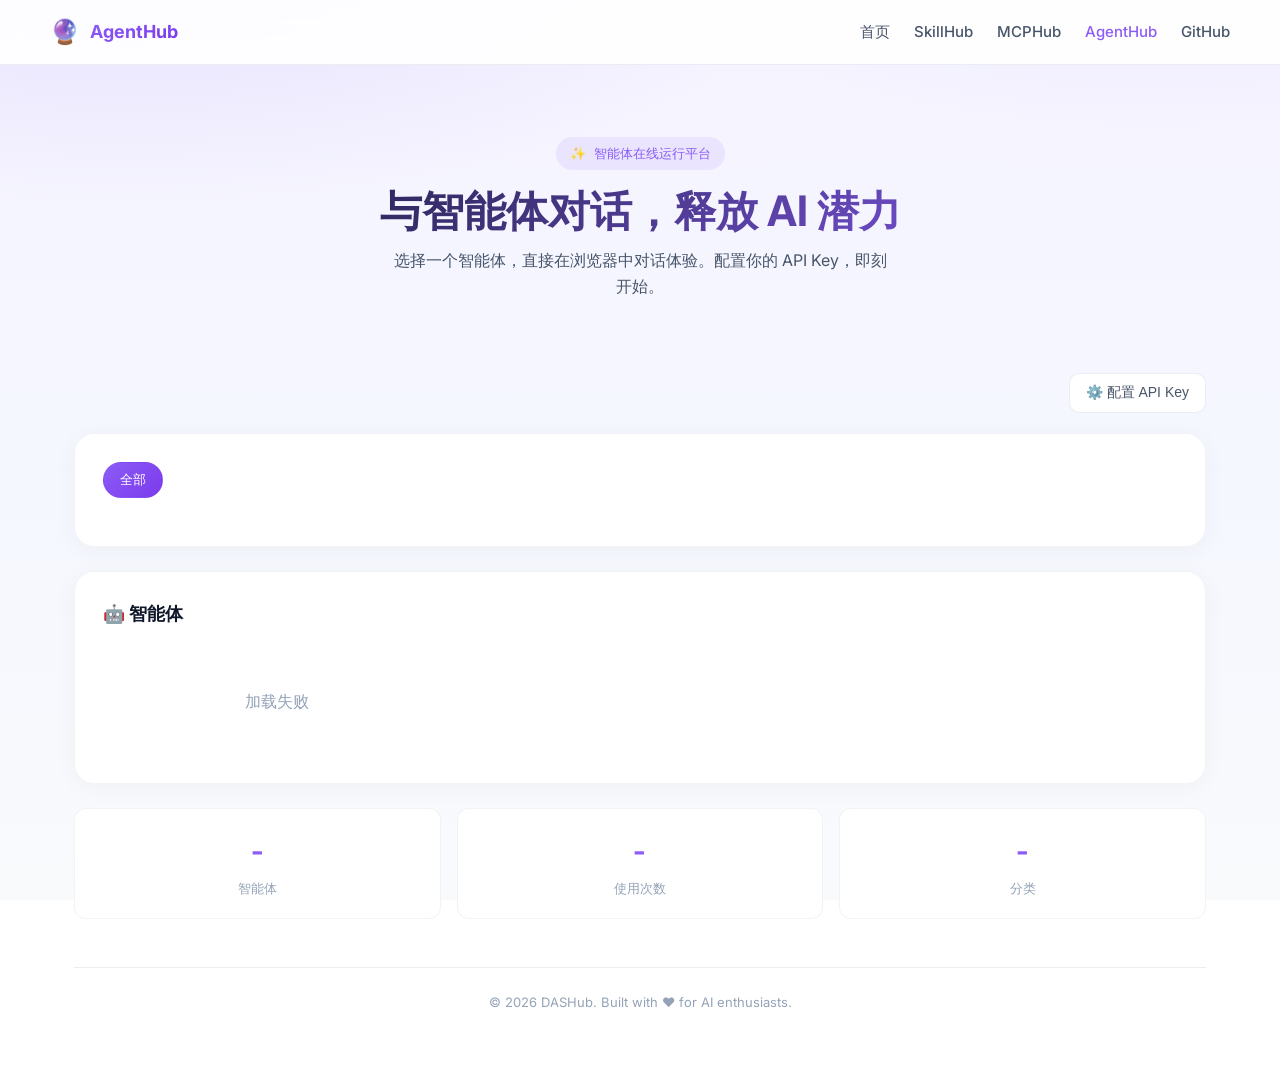
==== cmd/server/templates/agent.html @ 7ad84f86 "feat(agenthub): 提交代码，保存" ====
<!DOCTYPE html>
<html lang="zh-CN">
<head>
    <meta charset="UTF-8">
    <meta name="viewport" content="width=device-width, initial-scale=1.0">
    <title>AgentHub - 智能体在线运行平台</title>
    <link href="https://fonts.googleapis.com/css2?family=Inter:wght@400;500;600;700&display=swap" rel="stylesheet">
    <style>
        :root {
            --brand-1: #8b5cf6;
            --brand-2: #7c3aed;
            --brand-3: #6d28d9;
            --text-main: #0f172a;
            --text-secondary: #475569;
            --text-muted: #94a3b8;
            --surface: rgba(255, 255, 255, 0.88);
            --border-soft: rgba(148, 163, 184, 0.2);
            --gradient-1: linear-gradient(135deg, #8b5cf6 0%, #7c3aed 100%);
            --gradient-2: linear-gradient(135deg, #8b5cf6 0%, #a78bfa 50%, #7c3aed 100%);
        }

        * { margin: 0; padding: 0; box-sizing: border-box; }

        body {
            font-family: 'Inter', -apple-system, BlinkMacSystemFont, 'Segoe UI', Roboto, sans-serif;
            background: radial-gradient(1200px 500px at 10% -10%, rgba(139, 92, 246, 0.15), transparent 60%),
                        radial-gradient(900px 420px at 90% -12%, rgba(167, 139, 250, 0.12), transparent 58%),
                        linear-gradient(180deg, #f5f3ff 0%, #f5f7ff 50%, #f8fafc 100%);
            background-attachment: fixed;
            min-height: 100vh;
            color: var(--text-main);
            line-height: 1.6;
        }

        .navbar {
            position: sticky;
            top: 0;
            z-index: 100;
            background: rgba(255, 255, 255, 0.9);
            backdrop-filter: blur(12px);
            border-bottom: 1px solid var(--border-soft);
            padding: 0 24px;
        }

        .navbar-inner {
            max-width: 1180px;
            margin: 0 auto;
            display: flex;
            align-items: center;
            justify-content: space-between;
            height: 64px;
        }

        .navbar-brand {
            display: flex;
            align-items: center;
            gap: 10px;
            text-decoration: none;
            color: var(--text-main);
        }

        .navbar-brand span:first-child { font-size: 24px; }
        .navbar-brand strong {
            font-size: 18px;
            font-weight: 700;
            background: var(--gradient-1);
            -webkit-background-clip: text;
            -webkit-text-fill-color: transparent;
            background-clip: text;
        }

        .navbar-nav { display: flex; gap: 24px; }
        .navbar-nav a {
            text-decoration: none;
            color: var(--text-secondary);
            font-size: 15px;
            font-weight: 500;
            transition: color 0.2s;
        }
        .navbar-nav a:hover, .navbar-nav a.active { color: var(--brand-1); }

        .container {
            max-width: 1180px;
            margin: 0 auto;
            padding: 32px 24px 72px;
        }

        .hero-section {
            text-align: center;
            padding: 40px 0 50px;
            animation: fadeInUp 0.8s ease;
        }

        @keyframes fadeInUp {
            from { opacity: 0; transform: translateY(20px); }
            to { opacity: 1; transform: translateY(0); }
        }

        .hero-badge {
            display: inline-flex;
            align-items: center;
            gap: 8px;
            background: rgba(139, 92, 246, 0.1);
            color: var(--brand-1);
            padding: 6px 14px;
            border-radius: 999px;
            font-size: 13px;
            font-weight: 500;
            margin-bottom: 16px;
        }

        .hero-title {
            font-size: 42px;
            font-weight: 700;
            line-height: 1.2;
            margin-bottom: 12px;
            background: linear-gradient(135deg, var(--text-main) 0%, var(--brand-1) 100%);
            -webkit-background-clip: text;
            -webkit-text-fill-color: transparent;
            background-clip: text;
        }

        .hero-subtitle {
            font-size: 16px;
            color: var(--text-secondary);
            max-width: 500px;
            margin: 0 auto 24px;
        }

        .header-actions {
            display: flex;
            justify-content: flex-end;
            gap: 12px;
            margin-bottom: 20px;
        }

        .btn-key {
            display: flex;
            align-items: center;
            gap: 8px;
            padding: 10px 16px;
            background: white;
            border: 1px solid var(--border-soft);
            border-radius: 10px;
            font-size: 14px;
            font-weight: 500;
            color: var(--text-secondary);
            cursor: pointer;
            transition: all 0.2s ease;
        }

        .btn-key:hover {
            border-color: var(--brand-1);
            color: var(--brand-1);
        }

        .section {
            background: rgba(255, 255, 255, 0.95);
            border-radius: 20px;
            padding: 28px;
            margin-bottom: 24px;
            box-shadow: 0 4px 24px rgba(0, 0, 0, 0.04);
            border: 1px solid rgba(229, 231, 235, 0.5);
            backdrop-filter: blur(8px);
        }

        .section-title {
            font-size: 18px;
            font-weight: 700;
            margin-bottom: 20px;
            display: flex;
            align-items: center;
            gap: 8px;
        }

        .categories {
            display: flex;
            flex-wrap: wrap;
            gap: 8px;
            margin-bottom: 20px;
        }

        .category-btn {
            padding: 8px 16px;
            border-radius: 999px;
            border: 1px solid var(--border-soft);
            background: rgba(255, 255, 255, 0.9);
            font-size: 13px;
            font-weight: 500;
            color: var(--text-secondary);
            cursor: pointer;
            transition: all 0.2s ease;
        }

        .category-btn:hover {
            border-color: var(--brand-1);
            color: var(--brand-1);
        }

        .category-btn.active {
            background: var(--gradient-1);
            color: white;
            border-color: transparent;
        }

        .agent-grid {
            display: grid;
            grid-template-columns: repeat(3, 1fr);
            gap: 16px;
        }

        .agent-card {
            background: rgba(255, 255, 255, 0.9);
            border-radius: 14px;
            padding: 18px;
            border: 1px solid rgba(229, 231, 235, 0.5);
            transition: all 0.25s ease;
            position: relative;
            overflow: hidden;
            cursor: pointer;
        }

        .agent-card::before {
            content: '';
            position: absolute;
            top: 0;
            left: 0;
            right: 0;
            height: 3px;
            background: var(--gradient-2);
            opacity: 0;
            transition: opacity 0.25s ease;
        }

        .agent-card:hover {
            transform: translateY(-4px);
            box-shadow: 0 12px 28px rgba(139, 92, 246, 0.12);
            border-color: rgba(139, 92, 246, 0.25);
        }

        .agent-card:hover::before { opacity: 1; }

        .agent-header {
            display: flex;
            align-items: flex-start;
            gap: 12px;
            margin-bottom: 10px;
        }

        .agent-icon {
            width: 42px;
            height: 42px;
            border-radius: 12px;
            display: flex;
            align-items: center;
            justify-content: center;
            font-size: 20px;
            flex-shrink: 0;
            box-shadow: 0 4px 12px rgba(0, 0, 0, 0.1);
        }

        .agent-info { flex: 1; min-width: 0; }

        .agent-name {
            font-size: 15px;
            font-weight: 600;
            color: var(--text-main);
            margin-bottom: 2px;
            white-space: nowrap;
            overflow: hidden;
            text-overflow: ellipsis;
        }

        .agent-category { font-size: 12px; color: var(--text-muted); }

        .agent-badges { display: flex; gap: 4px; }

        .badge {
            padding: 2px 6px;
            border-radius: 4px;
            font-size: 10px;
            font-weight: 600;
        }

        .badge-verified {
            background: rgba(139, 92, 246, 0.1);
            color: var(--brand-1);
        }

        .agent-desc {
            font-size: 13px;
            color: var(--text-secondary);
            line-height: 1.5;
            margin-bottom: 12px;
            display: -webkit-box;
            -webkit-line-clamp: 2;
            -webkit-box-orient: vertical;
            overflow: hidden;
        }

        .agent-stats {
            display: flex;
            gap: 16px;
            margin-bottom: 12px;
            font-size: 12px;
            color: var(--text-muted);
        }

        .agent-stats span {
            display: flex;
            align-items: center;
            gap: 4px;
        }

        .btn-chat {
            width: 100%;
            padding: 10px;
            background: var(--gradient-1);
            color: white;
            border: none;
            border-radius: 8px;
            font-size: 14px;
            font-weight: 600;
            cursor: pointer;
            transition: all 0.2s ease;
        }

        .btn-chat:hover {
            transform: translateY(-2px);
            box-shadow: 0 6px 20px rgba(139, 92, 246, 0.3);
        }

        .stats-grid {
            display: grid;
            grid-template-columns: repeat(3, 1fr);
            gap: 16px;
            margin-top: 24px;
        }

        .stat-card {
            background: rgba(255, 255, 255, 0.9);
            border-radius: 12px;
            padding: 20px;
            text-align: center;
            border: 1px solid rgba(229, 231, 235, 0.5);
        }

        .stat-value {
            font-size: 28px;
            font-weight: 700;
            color: var(--brand-1);
            margin-bottom: 4px;
        }

        .stat-label { font-size: 13px; color: var(--text-muted); }

        .footer {
            margin-top: 48px;
            padding-top: 24px;
            border-top: 1px solid var(--border-soft);
            text-align: center;
            color: var(--text-muted);
            font-size: 13px;
        }

        /* Modal */
        .modal-overlay {
            position: fixed;
            top: 0; left: 0; right: 0; bottom: 0;
            background: rgba(0, 0, 0, 0.5);
            display: flex;
            align-items: center;
            justify-content: center;
            z-index: 1000;
            opacity: 0;
            visibility: hidden;
            transition: all 0.3s ease;
        }

        .modal-overlay.show { opacity: 1; visibility: visible; }

        .modal {
            background: white;
            border-radius: 20px;
            padding: 28px;
            max-width: 480px;
            width: 90%;
            transform: translateY(20px);
            transition: transform 0.3s ease;
        }

        .modal-overlay.show .modal { transform: translateY(0); }

        .modal-header {
            display: flex;
            justify-content: space-between;
            align-items: center;
            margin-bottom: 20px;
        }

        .modal-title { font-size: 18px; font-weight: 700; }

        .modal-close {
            width: 32px;
            height: 32px;
            border: none;
            background: rgba(0, 0, 0, 0.05);
            border-radius: 8px;
            cursor: pointer;
            font-size: 18px;
            color: var(--text-muted);
            transition: all 0.2s ease;
        }

        .modal-close:hover { background: rgba(0, 0, 0, 0.1); }

        .form-group {
            margin-bottom: 16px;
        }

        .form-group label {
            display: block;
            font-size: 13px;
            font-weight: 500;
            color: var(--text-secondary);
            margin-bottom: 6px;
        }

        .form-group input, .form-group select {
            width: 100%;
            padding: 10px 14px;
            border: 1px solid var(--border-soft);
            border-radius: 8px;
            font-size: 14px;
            transition: all 0.2s ease;
        }

        .form-group input:focus, .form-group select:focus {
            outline: none;
            border-color: var(--brand-1);
        }

        .btn-primary {
            width: 100%;
            padding: 12px 20px;
            background: var(--gradient-1);
            color: white;
            border: none;
            border-radius: 10px;
            font-size: 14px;
            font-weight: 600;
            cursor: pointer;
            transition: all 0.2s ease;
        }

        .btn-primary:hover {
            transform: translateY(-2px);
            box-shadow: 0 6px 20px rgba(139, 92, 246, 0.3);
        }

        .toast {
            position: fixed;
            bottom: 32px;
            left: 50%;
            transform: translateX(-50%) translateY(100px);
            background: rgba(15, 23, 42, 0.9);
            color: white;
            padding: 12px 24px;
            border-radius: 10px;
            font-size: 14px;
            font-weight: 500;
            box-shadow: 0 8px 24px rgba(0, 0, 0, 0.2);
            z-index: 1001;
            opacity: 0;
            transition: all 0.3s ease;
        }

        .toast.show {
            transform: translateX(-50%) translateY(0);
            opacity: 1;
        }

        .loading { text-align: center; padding: 40px; color: var(--text-muted); }

        @media (max-width: 1024px) {
            .agent-grid { grid-template-columns: repeat(2, 1fr); }
        }

        @media (max-width: 768px) {
            .hero-title { font-size: 32px; }
            .agent-grid { grid-template-columns: 1fr; }
        }
    </style>
</head>
<body>
    <nav class="navbar">
        <div class="navbar-inner">
            <a href="/agent" class="navbar-brand">
                <span>🔮</span>
                <strong>AgentHub</strong>
            </a>
            <div class="navbar-nav">
                <a href="/">首页</a>
                <a href="/skills">SkillHub</a>
                <a href="/mcp">MCPHub</a>
                <a href="/agent" class="active">AgentHub</a>
                <a href="https://github.com/Piper-TT/SkillHub" target="_blank">GitHub</a>
            </div>
        </div>
    </nav>

    <div class="container">
        <section class="hero-section">
            <div class="hero-badge">
                <span>✨</span>
                <span>智能体在线运行平台</span>
            </div>
            <h1 class="hero-title">与智能体对话，释放 AI 潜力</h1>
            <p class="hero-subtitle">选择一个智能体，直接在浏览器中对话体验。配置你的 API Key，即刻开始。</p>
        </section>

        <div class="header-actions">
            <button class="btn-key" onclick="showAPIKeyModal()">⚙️ 配置 API Key</button>
        </div>

        <section class="section">
            <div class="categories" id="categories">
                <button class="category-btn active" onclick="filterByCategory('')">全部</button>
            </div>
        </section>

        <section class="section">
            <h2 class="section-title">🤖 智能体</h2>
            <div class="agent-grid" id="agentGrid">
                <div class="loading">加载中...</div>
            </div>
        </section>

        <div class="stats-grid" id="statsGrid">
            <div class="stat-card">
                <div class="stat-value" id="totalAgents">-</div>
                <div class="stat-label">智能体</div>
            </div>
            <div class="stat-card">
                <div class="stat-value" id="totalUsage">-</div>
                <div class="stat-label">使用次数</div>
            </div>
            <div class="stat-card">
                <div class="stat-value" id="totalCategories">-</div>
                <div class="stat-label">分类</div>
            </div>
        </div>

        <footer class="footer">
            <p>© 2026 DASHub. Built with ❤️ for AI enthusiasts.</p>
        </footer>
    </div>

    <!-- API Key Modal -->
    <div class="modal-overlay" id="apiKeyModal" onclick="closeAPIKeyModal(event)">
        <div class="modal" onclick="event.stopPropagation()">
            <div class="modal-header">
                <h3 class="modal-title">⚙️ 配置 LLM API Key</h3>
                <button class="modal-close" onclick="closeAPIKeyModal()">×</button>
            </div>
            <form id="apiKeyForm" onsubmit="saveAPIKey(event)">
                <div class="form-group">
                    <label>选择 Provider</label>
                    <select id="keyProvider" onchange="updateModels()">
                        <option value="anthropic">Anthropic (Claude)</option>
                        <option value="openai">OpenAI (GPT)</option>
                        <option value="deepseek">DeepSeek</option>
                        <option value="glm">智谱 AI (GLM)</option>
                    </select>
                </div>
                <div class="form-group">
                    <label>API Key</label>
                    <input type="password" id="keyAPIKey" required placeholder="sk-...">
                </div>
                <div class="form-group">
                    <label>默认模型</label>
                    <select id="keyModel"></select>
                </div>
                <button type="submit" class="btn-primary">保存</button>
            </form>
            <div id="configuredKeys" style="margin-top: 16px;"></div>
        </div>
    </div>

    <!-- Toast -->
    <div class="toast" id="toast"></div>

    <script>
        const state = {
            agents: [],
            category: '',
            provider: 'anthropic'
        };

        const iconColors = [
            '#8b5cf6', '#7c3aed', '#6d28d9', '#a78bfa', '#c4b5fd',
            '#f59e0b', '#ef4444', '#10b981', '#3b82f6', '#ec4899'
        ];

        // 初始化用户 ID
        function initUserID() {
            let userID = localStorage.getItem('agenthub_user_id');
            if (!userID) {
                userID = 'user-' + Math.random().toString(36).substr(2, 9);
                localStorage.setItem('agenthub_user_id', userID);
            }
            return userID;
        }

        const userID = initUserID();

        document.addEventListener('DOMContentLoaded', () => {
            loadCategories();
            loadAgents();
            loadStats();
            updateModels();
        });

        async function loadCategories() {
            try {
                const response = await fetch('/api/agent/categories');
                const data = await response.json();
                const container = document.getElementById('categories');

                let html = '<button class="category-btn active" onclick="filterByCategory(\'\')">全部</button>';
                for (const [cat, count] of Object.entries(data.categories || {})) {
                    html += `<button class="category-btn" onclick="filterByCategory('${cat}')">${cat} (${count})</button>`;
                }
                container.innerHTML = html;
            } catch (error) {
                console.error('Failed to load categories:', error);
            }
        }

        async function loadAgents() {
            const grid = document.getElementById('agentGrid');
            grid.innerHTML = '<div class="loading">加载中...</div>';

            try {
                const params = new URLSearchParams({ category: state.category });
                const response = await fetch(`/api/agent?${params}`);
                const data = await response.json();

                state.agents = data.agents || [];
                renderAgents();
            } catch (error) {
                console.error('Failed to load agents:', error);
                grid.innerHTML = '<div class="loading">加载失败</div>';
            }
        }

        function renderAgents() {
            const grid = document.getElementById('agentGrid');

            if (state.agents.length === 0) {
                grid.innerHTML = '<div class="loading">暂无智能体</div>';
                return;
            }

            grid.innerHTML = state.agents.map(agent => {
                const colorIndex = agent.name.charCodeAt(0) % iconColors.length;
                const iconColor = iconColors[colorIndex];

                return `
                    <div class="agent-card">
                        <div class="agent-header">
                            <div class="agent-icon" style="background: ${iconColor};">${agent.icon || '🤖'}</div>
                            <div class="agent-info">
                                <div class="agent-name">${agent.name}</div>
                                <div class="agent-category">${agent.category || 'Other'}</div>
                            </div>
                            <div class="agent-badges">
                                ${agent.verified ? '<span class="badge badge-verified">验证</span>' : ''}
                            </div>
                        </div>
                        <p class="agent-desc">${agent.description || '暂无描述'}</p>
                        <div class="agent-stats">
                            <span>💬 ${agent.usage_count || 0} 次对话</span>
                        </div>
                        <button class="btn-chat" onclick="startChat(${agent.id})">开始对话</button>
                    </div>
                `;
            }).join('');
        }

        async function loadStats() {
            try {
                const response = await fetch('/api/agent/stats');
                const data = await response.json();

                document.getElementById('totalAgents').textContent = data.total_agents || 0;
                document.getElementById('totalUsage').textContent = data.total_usage || 0;
                document.getElementById('totalCategories').textContent = data.categories || 0;
            } catch (error) {
                console.error('Failed to load stats:', error);
            }
        }

        function filterByCategory(category) {
            state.category = category;

            document.querySelectorAll('.category-btn').forEach(btn => {
                btn.classList.remove('active');
            });
            event.target.classList.add('active');

            loadAgents();
        }

        function startChat(agentId) {
            window.location.href = `/agent/${agentId}/chat`;
        }

        // API Key 管理
        function showAPIKeyModal() {
            document.getElementById('apiKeyModal').classList.add('show');
            loadConfiguredKeys();
        }

        function closeAPIKeyModal(event) {
            if (!event || event.target === event.currentTarget) {
                document.getElementById('apiKeyModal').classList.remove('show');
            }
        }

        async function updateModels() {
            const provider = document.getElementById('keyProvider').value;
            try {
                const response = await fetch(`/api/agent/models?provider=${provider}`);
                const data = await response.json();

                const select = document.getElementById('keyModel');
                select.innerHTML = data.models.map(m =>
                    `<option value="${m}" ${m === data.default ? 'selected' : ''}>${m}</option>`
                ).join('');
            } catch (error) {
                console.error('Failed to load models:', error);
            }
        }

        async function saveAPIKey(event) {
            event.preventDefault();

            const provider = document.getElementById('keyProvider').value;
            const apiKey = document.getElementById('keyAPIKey').value;
            const baseModel = document.getElementById('keyModel').value;

            try {
                const response = await fetch('/api/user/apikey', {
                    method: 'POST',
                    headers: {
                        'Content-Type': 'application/json',
                        'X-User-ID': userID
                    },
                    body: JSON.stringify({
                        provider: provider,
                        api_key: apiKey,
                        base_model: baseModel
                    })
                });

                const result = await response.json();

                if (result.success) {
                    showToast('API Key 保存成功！');
                    document.getElementById('keyAPIKey').value = '';
                    loadConfiguredKeys();
                } else {
                    showToast(result.message || '保存失败');
                }
            } catch (error) {
                showToast('保存失败: ' + error.message);
            }
        }

        async function loadConfiguredKeys() {
            try {
                const response = await fetch('/api/user/apikey', {
                    headers: { 'X-User-ID': userID }
                });
                const data = await response.json();

                const container = document.getElementById('configuredKeys');
                if (data.keys && data.keys.length > 0) {
                    container.innerHTML = '<p style="font-size: 13px; color: var(--text-muted); margin-bottom: 8px;">已配置:</p>' +
                        data.keys.map(k => `
                            <div style="display: flex; justify-content: space-between; align-items: center; padding: 8px; background: #f8fafc; border-radius: 6px; margin-bottom: 4px;">
                                <span>${k.provider} ${k.has_key ? '✓' : '✗'}</span>
                                <button onclick="deleteAPIKey('${k.provider}')" style="color: #ef4444; border: none; background: none; cursor: pointer;">删除</button>
                            </div>
                        `).join('');
                } else {
                    container.innerHTML = '';
                }
            } catch (error) {
                console.error('Failed to load keys:', error);
            }
        }

        async function deleteAPIKey(provider) {
            try {
                await fetch(`/api/user/apikey/${provider}`, {
                    method: 'DELETE',
                    headers: { 'X-User-ID': userID }
                });
                showToast('已删除');
                loadConfiguredKeys();
            } catch (error) {
                showToast('删除失败');
            }
        }

        function showToast(message) {
            const toast = document.getElementById('toast');
            toast.textContent = message;
            toast.classList.add('show');
            setTimeout(() => toast.classList.remove('show'), 2000);
        }
    </script>
</body>
</html>
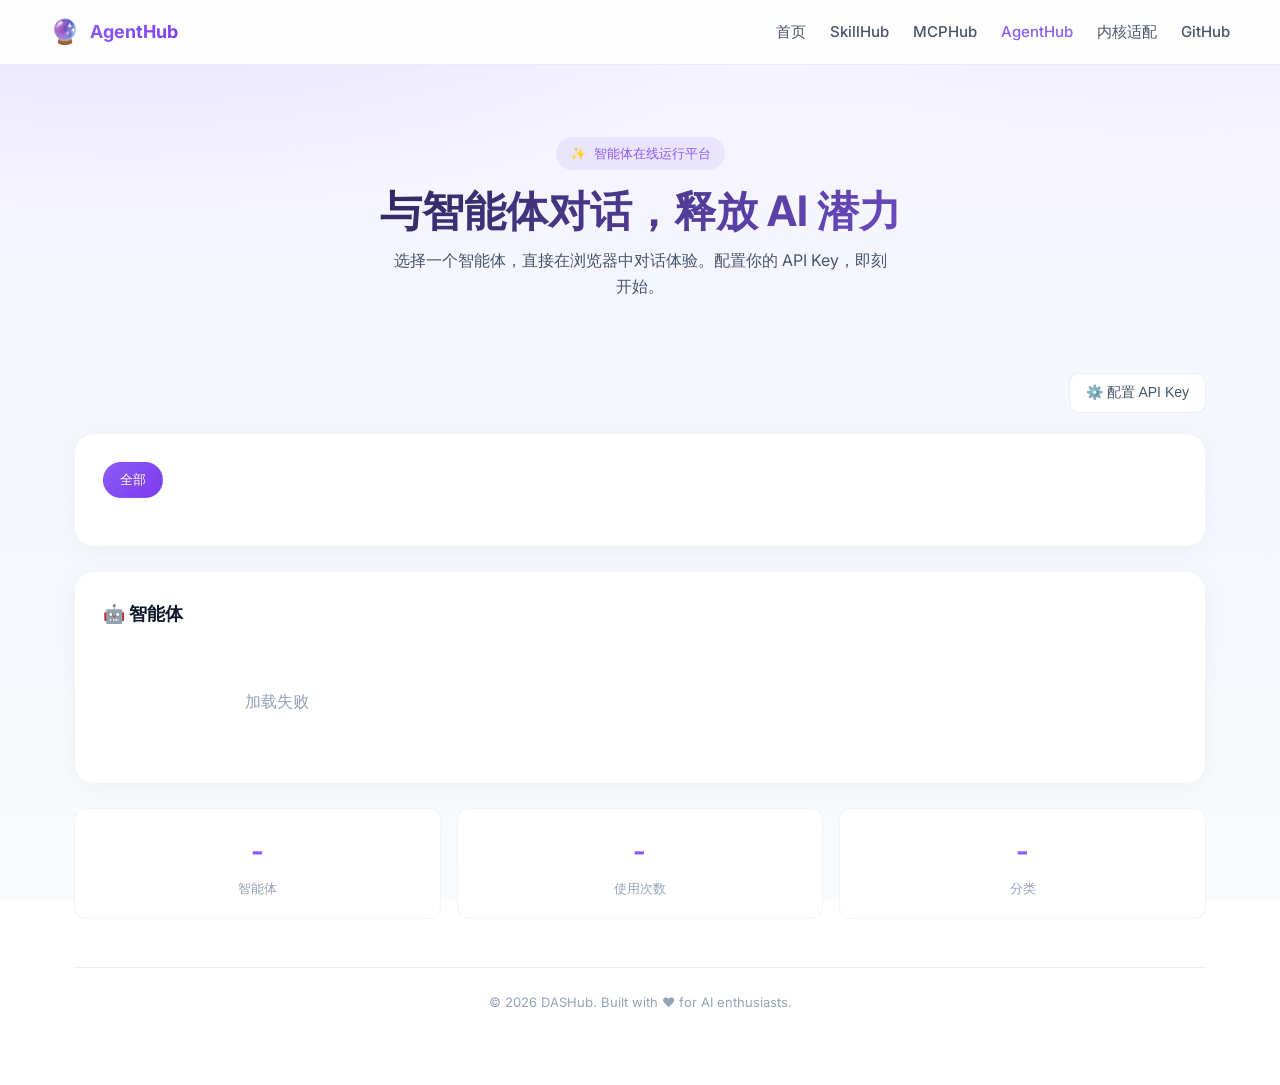
==== commit 68e49428: "feat: 添加内核适配与威胁情报页面，统一子页面导航样式 - 新增内核适配服务页面 (kernel.html) 和威胁情报查询页面 (ti.html) - 新增 kernel/ti/vuln han" ====
--- a/cmd/server/templates/agent.html
+++ b/cmd/server/templates/agent.html
@@ -207,6 +207,7 @@
             display: grid;
             grid-template-columns: repeat(3, 1fr);
             gap: 16px;
+            align-items: stretch;
         }
 
         .agent-card {
@@ -218,6 +219,8 @@
             position: relative;
             overflow: hidden;
             cursor: pointer;
+            display: flex;
+            flex-direction: column;
         }
 
         .agent-card::before {
@@ -296,6 +299,7 @@
             -webkit-line-clamp: 2;
             -webkit-box-orient: vertical;
             overflow: hidden;
+            flex: 1;
         }
 
         .agent-stats {
@@ -504,6 +508,7 @@
                 <a href="/skills">SkillHub</a>
                 <a href="/mcp">MCPHub</a>
                 <a href="/agent" class="active">AgentHub</a>
+                <a href="/kernel">内核适配</a>
                 <a href="https://github.com/Piper-TT/SkillHub" target="_blank">GitHub</a>
             </div>
         </div>
@@ -602,17 +607,8 @@
             '#f59e0b', '#ef4444', '#10b981', '#3b82f6', '#ec4899'
         ];
 
-        // 初始化用户 ID
-        function initUserID() {
-            let userID = localStorage.getItem('agenthub_user_id');
-            if (!userID) {
-                userID = 'user-' + Math.random().toString(36).substr(2, 9);
-                localStorage.setItem('agenthub_user_id', userID);
-            }
-            return userID;
-        }
-
-        const userID = initUserID();
+        // 单用户模式：使用固定的 default 用户
+        const userID = 'default';
 
         document.addEventListener('DOMContentLoaded', () => {
             loadCategories();
@@ -682,7 +678,7 @@
                         <div class="agent-stats">
                             <span>💬 ${agent.usage_count || 0} 次对话</span>
                         </div>
-                        <button class="btn-chat" onclick="startChat(${agent.id})">开始对话</button>
+                        <button class="btn-chat" onclick="startChat(${agent.id}, '${agent.slug}')">开始对话</button>
                     </div>
                 `;
             }).join('');
@@ -712,7 +708,22 @@
             loadAgents();
         }
 
-        function startChat(agentId) {
+        function startChat(agentId, slug) {
+            // 恶意文件分析助手跳转到专用分析页面
+            if (slug === 'malware-analyzer') {
+                window.location.href = '/analysis';
+                return;
+            }
+            // 内核适配助手跳转到专用内核适配页面
+            if (slug === 'kernel-adapter') {
+                window.location.href = '/kernel';
+                return;
+            }
+            // 威胁情报分析助手跳转到专用威胁情报页面
+            if (slug === 'threat-intel-analyzer') {
+                window.location.href = '/ti';
+                return;
+            }
             window.location.href = `/agent/${agentId}/chat`;
         }
 
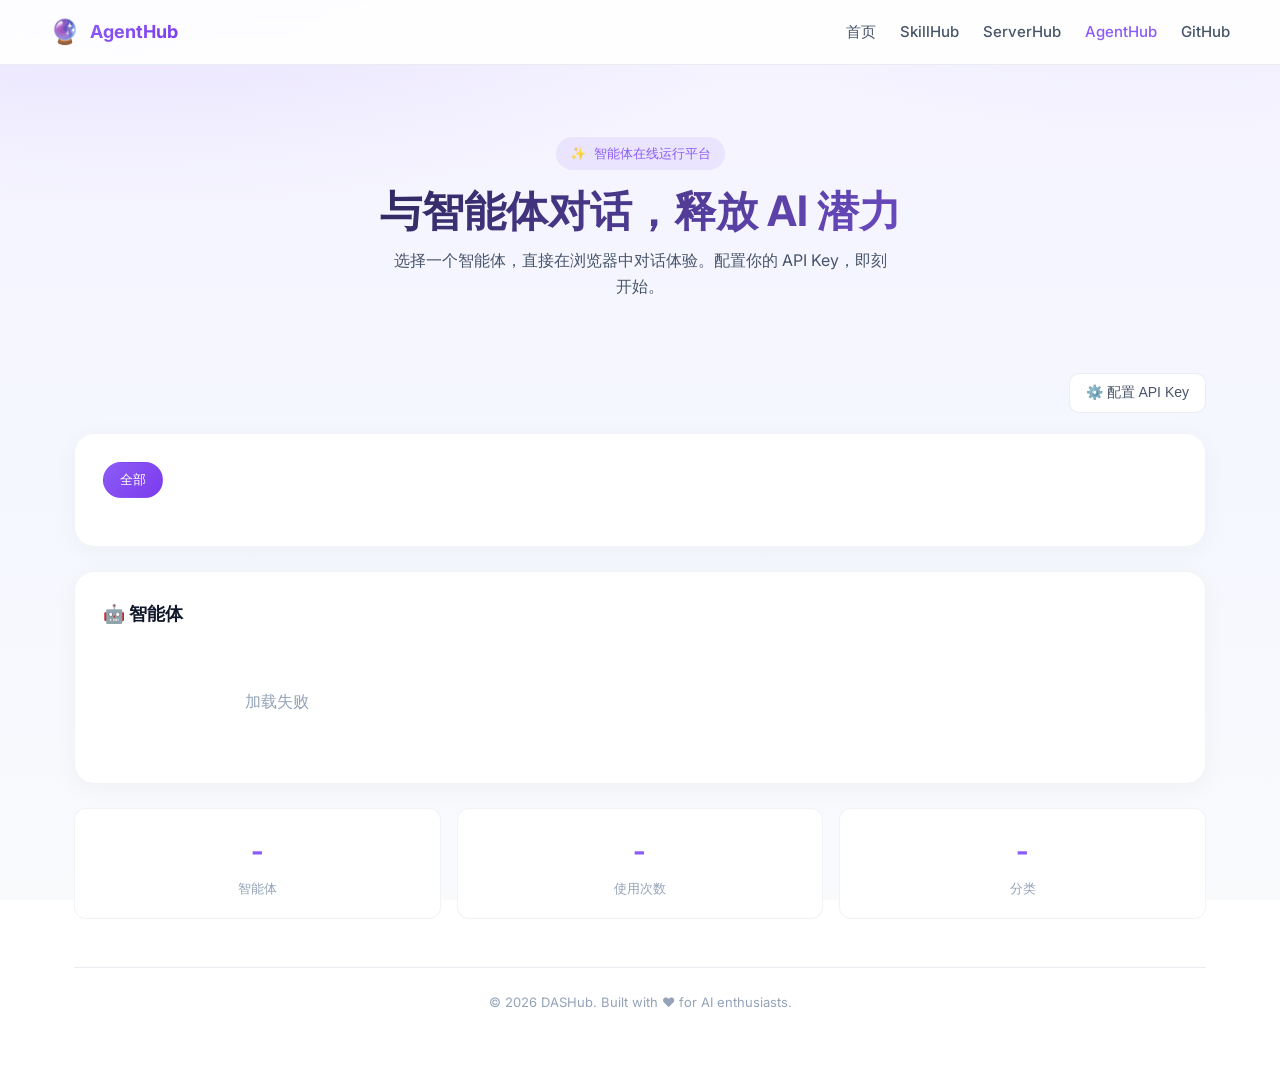
==== commit eeb8fd88: "feat: TinyClaw 页面安装命令配置化，Agent 页面按钮简化 - TinyClaw 安装页面的所有命令（RPCServer/TinyClaw/Skill 的 Windows/Linux）" ====
--- a/cmd/server/templates/agent.html
+++ b/cmd/server/templates/agent.html
@@ -1,837 +1,825 @@
-<!DOCTYPE html>
-<html lang="zh-CN">
-<head>
-    <meta charset="UTF-8">
-    <meta name="viewport" content="width=device-width, initial-scale=1.0">
-    <title>AgentHub - 智能体在线运行平台</title>
-    <link href="https://fonts.googleapis.com/css2?family=Inter:wght@400;500;600;700&display=swap" rel="stylesheet">
-    <style>
-        :root {
-            --brand-1: #8b5cf6;
-            --brand-2: #7c3aed;
-            --brand-3: #6d28d9;
-            --text-main: #0f172a;
-            --text-secondary: #475569;
-            --text-muted: #94a3b8;
-            --surface: rgba(255, 255, 255, 0.88);
-            --border-soft: rgba(148, 163, 184, 0.2);
-            --gradient-1: linear-gradient(135deg, #8b5cf6 0%, #7c3aed 100%);
-            --gradient-2: linear-gradient(135deg, #8b5cf6 0%, #a78bfa 50%, #7c3aed 100%);
-        }
-
-        * { margin: 0; padding: 0; box-sizing: border-box; }
-
-        body {
-            font-family: 'Inter', -apple-system, BlinkMacSystemFont, 'Segoe UI', Roboto, sans-serif;
-            background: radial-gradient(1200px 500px at 10% -10%, rgba(139, 92, 246, 0.15), transparent 60%),
-                        radial-gradient(900px 420px at 90% -12%, rgba(167, 139, 250, 0.12), transparent 58%),
-                        linear-gradient(180deg, #f5f3ff 0%, #f5f7ff 50%, #f8fafc 100%);
-            background-attachment: fixed;
-            min-height: 100vh;
-            color: var(--text-main);
-            line-height: 1.6;
-        }
-
-        .navbar {
-            position: sticky;
-            top: 0;
-            z-index: 100;
-            background: rgba(255, 255, 255, 0.9);
-            backdrop-filter: blur(12px);
-            border-bottom: 1px solid var(--border-soft);
-            padding: 0 24px;
-        }
-
-        .navbar-inner {
-            max-width: 1180px;
-            margin: 0 auto;
-            display: flex;
-            align-items: center;
-            justify-content: space-between;
-            height: 64px;
-        }
-
-        .navbar-brand {
-            display: flex;
-            align-items: center;
-            gap: 10px;
-            text-decoration: none;
-            color: var(--text-main);
-        }
-
-        .navbar-brand span:first-child { font-size: 24px; }
-        .navbar-brand strong {
-            font-size: 18px;
-            font-weight: 700;
-            background: var(--gradient-1);
-            -webkit-background-clip: text;
-            -webkit-text-fill-color: transparent;
-            background-clip: text;
-        }
-
-        .navbar-nav { display: flex; gap: 24px; }
-        .navbar-nav a {
-            text-decoration: none;
-            color: var(--text-secondary);
-            font-size: 15px;
-            font-weight: 500;
-            transition: color 0.2s;
-        }
-        .navbar-nav a:hover, .navbar-nav a.active { color: var(--brand-1); }
-
-        .container {
-            max-width: 1180px;
-            margin: 0 auto;
-            padding: 32px 24px 72px;
-        }
-
-        .hero-section {
-            text-align: center;
-            padding: 40px 0 50px;
-            animation: fadeInUp 0.8s ease;
-        }
-
-        @keyframes fadeInUp {
-            from { opacity: 0; transform: translateY(20px); }
-            to { opacity: 1; transform: translateY(0); }
-        }
-
-        .hero-badge {
-            display: inline-flex;
-            align-items: center;
-            gap: 8px;
-            background: rgba(139, 92, 246, 0.1);
-            color: var(--brand-1);
-            padding: 6px 14px;
-            border-radius: 999px;
-            font-size: 13px;
-            font-weight: 500;
-            margin-bottom: 16px;
-        }
-
-        .hero-title {
-            font-size: 42px;
-            font-weight: 700;
-            line-height: 1.2;
-            margin-bottom: 12px;
-            background: linear-gradient(135deg, var(--text-main) 0%, var(--brand-1) 100%);
-            -webkit-background-clip: text;
-            -webkit-text-fill-color: transparent;
-            background-clip: text;
-        }
-
-        .hero-subtitle {
-            font-size: 16px;
-            color: var(--text-secondary);
-            max-width: 500px;
-            margin: 0 auto 24px;
-        }
-
-        .header-actions {
-            display: flex;
-            justify-content: flex-end;
-            gap: 12px;
-            margin-bottom: 20px;
-        }
-
-        .btn-key {
-            display: flex;
-            align-items: center;
-            gap: 8px;
-            padding: 10px 16px;
-            background: white;
-            border: 1px solid var(--border-soft);
-            border-radius: 10px;
-            font-size: 14px;
-            font-weight: 500;
-            color: var(--text-secondary);
-            cursor: pointer;
-            transition: all 0.2s ease;
-        }
-
-        .btn-key:hover {
-            border-color: var(--brand-1);
-            color: var(--brand-1);
-        }
-
-        .section {
-            background: rgba(255, 255, 255, 0.95);
-            border-radius: 20px;
-            padding: 28px;
-            margin-bottom: 24px;
-            box-shadow: 0 4px 24px rgba(0, 0, 0, 0.04);
-            border: 1px solid rgba(229, 231, 235, 0.5);
-            backdrop-filter: blur(8px);
-        }
-
-        .section-title {
-            font-size: 18px;
-            font-weight: 700;
-            margin-bottom: 20px;
-            display: flex;
-            align-items: center;
-            gap: 8px;
-        }
-
-        .categories {
-            display: flex;
-            flex-wrap: wrap;
-            gap: 8px;
-            margin-bottom: 20px;
-        }
-
-        .category-btn {
-            padding: 8px 16px;
-            border-radius: 999px;
-            border: 1px solid var(--border-soft);
-            background: rgba(255, 255, 255, 0.9);
-            font-size: 13px;
-            font-weight: 500;
-            color: var(--text-secondary);
-            cursor: pointer;
-            transition: all 0.2s ease;
-        }
-
-        .category-btn:hover {
-            border-color: var(--brand-1);
-            color: var(--brand-1);
-        }
-
-        .category-btn.active {
-            background: var(--gradient-1);
-            color: white;
-            border-color: transparent;
-        }
-
-        .agent-grid {
-            display: grid;
-            grid-template-columns: repeat(3, 1fr);
-            gap: 16px;
-            align-items: stretch;
-        }
-
-        .agent-card {
-            background: rgba(255, 255, 255, 0.9);
-            border-radius: 14px;
-            padding: 18px;
-            border: 1px solid rgba(229, 231, 235, 0.5);
-            transition: all 0.25s ease;
-            position: relative;
-            overflow: hidden;
-            cursor: pointer;
-            display: flex;
-            flex-direction: column;
-        }
-
-        .agent-card::before {
-            content: '';
-            position: absolute;
-            top: 0;
-            left: 0;
-            right: 0;
-            height: 3px;
-            background: var(--gradient-2);
-            opacity: 0;
-            transition: opacity 0.25s ease;
-        }
-
-        .agent-card:hover {
-            transform: translateY(-4px);
-            box-shadow: 0 12px 28px rgba(139, 92, 246, 0.12);
-            border-color: rgba(139, 92, 246, 0.25);
-        }
-
-        .agent-card:hover::before { opacity: 1; }
-
-        .agent-header {
-            display: flex;
-            align-items: flex-start;
-            gap: 12px;
-            margin-bottom: 10px;
-        }
-
-        .agent-icon {
-            width: 42px;
-            height: 42px;
-            border-radius: 12px;
-            display: flex;
-            align-items: center;
-            justify-content: center;
-            font-size: 20px;
-            flex-shrink: 0;
-            box-shadow: 0 4px 12px rgba(0, 0, 0, 0.1);
-        }
-
-        .agent-info { flex: 1; min-width: 0; }
-
-        .agent-name {
-            font-size: 15px;
-            font-weight: 600;
-            color: var(--text-main);
-            margin-bottom: 2px;
-            white-space: nowrap;
-            overflow: hidden;
-            text-overflow: ellipsis;
-        }
-
-        .agent-category { font-size: 12px; color: var(--text-muted); }
-
-        .agent-badges { display: flex; gap: 4px; }
-
-        .badge {
-            padding: 2px 6px;
-            border-radius: 4px;
-            font-size: 10px;
-            font-weight: 600;
-        }
-
-        .badge-verified {
-            background: rgba(139, 92, 246, 0.1);
-            color: var(--brand-1);
-        }
-
-        .agent-desc {
-            font-size: 13px;
-            color: var(--text-secondary);
-            line-height: 1.5;
-            margin-bottom: 12px;
-            display: -webkit-box;
-            -webkit-line-clamp: 2;
-            -webkit-box-orient: vertical;
-            overflow: hidden;
-            flex: 1;
-        }
-
-        .agent-stats {
-            display: flex;
-            gap: 16px;
-            margin-bottom: 12px;
-            font-size: 12px;
-            color: var(--text-muted);
-        }
-
-        .agent-stats span {
-            display: flex;
-            align-items: center;
-            gap: 4px;
-        }
-
-        .btn-chat {
-            width: 100%;
-            padding: 10px;
-            background: var(--gradient-1);
-            color: white;
-            border: none;
-            border-radius: 8px;
-            font-size: 14px;
-            font-weight: 600;
-            cursor: pointer;
-            transition: all 0.2s ease;
-        }
-
-        .btn-chat:hover {
-            transform: translateY(-2px);
-            box-shadow: 0 6px 20px rgba(139, 92, 246, 0.3);
-        }
-
-        .stats-grid {
-            display: grid;
-            grid-template-columns: repeat(3, 1fr);
-            gap: 16px;
-            margin-top: 24px;
-        }
-
-        .stat-card {
-            background: rgba(255, 255, 255, 0.9);
-            border-radius: 12px;
-            padding: 20px;
-            text-align: center;
-            border: 1px solid rgba(229, 231, 235, 0.5);
-        }
-
-        .stat-value {
-            font-size: 28px;
-            font-weight: 700;
-            color: var(--brand-1);
-            margin-bottom: 4px;
-        }
-
-        .stat-label { font-size: 13px; color: var(--text-muted); }
-
-        .footer {
-            margin-top: 48px;
-            padding-top: 24px;
-            border-top: 1px solid var(--border-soft);
-            text-align: center;
-            color: var(--text-muted);
-            font-size: 13px;
-        }
-
-        /* Modal */
-        .modal-overlay {
-            position: fixed;
-            top: 0; left: 0; right: 0; bottom: 0;
-            background: rgba(0, 0, 0, 0.5);
-            display: flex;
-            align-items: center;
-            justify-content: center;
-            z-index: 1000;
-            opacity: 0;
-            visibility: hidden;
-            transition: all 0.3s ease;
-        }
-
-        .modal-overlay.show { opacity: 1; visibility: visible; }
-
-        .modal {
-            background: white;
-            border-radius: 20px;
-            padding: 28px;
-            max-width: 480px;
-            width: 90%;
-            transform: translateY(20px);
-            transition: transform 0.3s ease;
-        }
-
-        .modal-overlay.show .modal { transform: translateY(0); }
-
-        .modal-header {
-            display: flex;
-            justify-content: space-between;
-            align-items: center;
-            margin-bottom: 20px;
-        }
-
-        .modal-title { font-size: 18px; font-weight: 700; }
-
-        .modal-close {
-            width: 32px;
-            height: 32px;
-            border: none;
-            background: rgba(0, 0, 0, 0.05);
-            border-radius: 8px;
-            cursor: pointer;
-            font-size: 18px;
-            color: var(--text-muted);
-            transition: all 0.2s ease;
-        }
-
-        .modal-close:hover { background: rgba(0, 0, 0, 0.1); }
-
-        .form-group {
-            margin-bottom: 16px;
-        }
-
-        .form-group label {
-            display: block;
-            font-size: 13px;
-            font-weight: 500;
-            color: var(--text-secondary);
-            margin-bottom: 6px;
-        }
-
-        .form-group input, .form-group select {
-            width: 100%;
-            padding: 10px 14px;
-            border: 1px solid var(--border-soft);
-            border-radius: 8px;
-            font-size: 14px;
-            transition: all 0.2s ease;
-        }
-
-        .form-group input:focus, .form-group select:focus {
-            outline: none;
-            border-color: var(--brand-1);
-        }
-
-        .btn-primary {
-            width: 100%;
-            padding: 12px 20px;
-            background: var(--gradient-1);
-            color: white;
-            border: none;
-            border-radius: 10px;
-            font-size: 14px;
-            font-weight: 600;
-            cursor: pointer;
-            transition: all 0.2s ease;
-        }
-
-        .btn-primary:hover {
-            transform: translateY(-2px);
-            box-shadow: 0 6px 20px rgba(139, 92, 246, 0.3);
-        }
-
-        .toast {
-            position: fixed;
-            bottom: 32px;
-            left: 50%;
-            transform: translateX(-50%) translateY(100px);
-            background: rgba(15, 23, 42, 0.9);
-            color: white;
-            padding: 12px 24px;
-            border-radius: 10px;
-            font-size: 14px;
-            font-weight: 500;
-            box-shadow: 0 8px 24px rgba(0, 0, 0, 0.2);
-            z-index: 1001;
-            opacity: 0;
-            transition: all 0.3s ease;
-        }
-
-        .toast.show {
-            transform: translateX(-50%) translateY(0);
-            opacity: 1;
-        }
-
-        .loading { text-align: center; padding: 40px; color: var(--text-muted); }
-
-        @media (max-width: 1024px) {
-            .agent-grid { grid-template-columns: repeat(2, 1fr); }
-        }
-
-        @media (max-width: 768px) {
-            .hero-title { font-size: 32px; }
-            .agent-grid { grid-template-columns: 1fr; }
-        }
-    </style>
-</head>
-<body>
-    <nav class="navbar">
-        <div class="navbar-inner">
-            <a href="/agent" class="navbar-brand">
-                <span>🔮</span>
-                <strong>AgentHub</strong>
-            </a>
-            <div class="navbar-nav">
-                <a href="/">首页</a>
-                <a href="/skills">SkillHub</a>
-                <a href="/mcp">MCPHub</a>
-                <a href="/agent" class="active">AgentHub</a>
-                <a href="/kernel">内核适配</a>
-                <a href="https://github.com/Piper-TT/SkillHub" target="_blank">GitHub</a>
-            </div>
-        </div>
-    </nav>
-
-    <div class="container">
-        <section class="hero-section">
-            <div class="hero-badge">
-                <span>✨</span>
-                <span>智能体在线运行平台</span>
-            </div>
-            <h1 class="hero-title">与智能体对话，释放 AI 潜力</h1>
-            <p class="hero-subtitle">选择一个智能体，直接在浏览器中对话体验。配置你的 API Key，即刻开始。</p>
-        </section>
-
-        <div class="header-actions">
-            <button class="btn-key" onclick="showAPIKeyModal()">⚙️ 配置 API Key</button>
-        </div>
-
-        <section class="section">
-            <div class="categories" id="categories">
-                <button class="category-btn active" onclick="filterByCategory('')">全部</button>
-            </div>
-        </section>
-
-        <section class="section">
-            <h2 class="section-title">🤖 智能体</h2>
-            <div class="agent-grid" id="agentGrid">
-                <div class="loading">加载中...</div>
-            </div>
-        </section>
-
-        <div class="stats-grid" id="statsGrid">
-            <div class="stat-card">
-                <div class="stat-value" id="totalAgents">-</div>
-                <div class="stat-label">智能体</div>
-            </div>
-            <div class="stat-card">
-                <div class="stat-value" id="totalUsage">-</div>
-                <div class="stat-label">使用次数</div>
-            </div>
-            <div class="stat-card">
-                <div class="stat-value" id="totalCategories">-</div>
-                <div class="stat-label">分类</div>
-            </div>
-        </div>
-
-        <footer class="footer">
-            <p>© 2026 DASHub. Built with ❤️ for AI enthusiasts.</p>
-        </footer>
-    </div>
-
-    <!-- API Key Modal -->
-    <div class="modal-overlay" id="apiKeyModal" onclick="closeAPIKeyModal(event)">
-        <div class="modal" onclick="event.stopPropagation()">
-            <div class="modal-header">
-                <h3 class="modal-title">⚙️ 配置 LLM API Key</h3>
-                <button class="modal-close" onclick="closeAPIKeyModal()">×</button>
-            </div>
-            <form id="apiKeyForm" onsubmit="saveAPIKey(event)">
-                <div class="form-group">
-                    <label>选择 Provider</label>
-                    <select id="keyProvider" onchange="updateModels()">
-                        <option value="anthropic">Anthropic (Claude)</option>
-                        <option value="openai">OpenAI (GPT)</option>
-                        <option value="deepseek">DeepSeek</option>
-                        <option value="glm">智谱 AI (GLM)</option>
-                    </select>
-                </div>
-                <div class="form-group">
-                    <label>API Key</label>
-                    <input type="password" id="keyAPIKey" required placeholder="sk-...">
-                </div>
-                <div class="form-group">
-                    <label>默认模型</label>
-                    <select id="keyModel"></select>
-                </div>
-                <button type="submit" class="btn-primary">保存</button>
-            </form>
-            <div id="configuredKeys" style="margin-top: 16px;"></div>
-        </div>
-    </div>
-
-    <!-- Toast -->
-    <div class="toast" id="toast"></div>
-
-    <script>
-        const state = {
-            agents: [],
-            category: '',
-            provider: 'anthropic'
-        };
-
-        const iconColors = [
-            '#8b5cf6', '#7c3aed', '#6d28d9', '#a78bfa', '#c4b5fd',
-            '#f59e0b', '#ef4444', '#10b981', '#3b82f6', '#ec4899'
-        ];
-
-        // 单用户模式：使用固定的 default 用户
-        const userID = 'default';
-
-        document.addEventListener('DOMContentLoaded', () => {
-            loadCategories();
-            loadAgents();
-            loadStats();
-            updateModels();
-        });
-
-        async function loadCategories() {
-            try {
-                const response = await fetch('/api/agent/categories');
-                const data = await response.json();
-                const container = document.getElementById('categories');
-
-                let html = '<button class="category-btn active" onclick="filterByCategory(\'\')">全部</button>';
-                for (const [cat, count] of Object.entries(data.categories || {})) {
-                    html += `<button class="category-btn" onclick="filterByCategory('${cat}')">${cat} (${count})</button>`;
-                }
-                container.innerHTML = html;
-            } catch (error) {
-                console.error('Failed to load categories:', error);
-            }
-        }
-
-        async function loadAgents() {
-            const grid = document.getElementById('agentGrid');
-            grid.innerHTML = '<div class="loading">加载中...</div>';
-
-            try {
-                const params = new URLSearchParams({ category: state.category });
-                const response = await fetch(`/api/agent?${params}`);
-                const data = await response.json();
-
-                state.agents = data.agents || [];
-                renderAgents();
-            } catch (error) {
-                console.error('Failed to load agents:', error);
-                grid.innerHTML = '<div class="loading">加载失败</div>';
-            }
-        }
-
-        function renderAgents() {
-            const grid = document.getElementById('agentGrid');
-
-            if (state.agents.length === 0) {
-                grid.innerHTML = '<div class="loading">暂无智能体</div>';
-                return;
-            }
-
-            grid.innerHTML = state.agents.map(agent => {
-                const colorIndex = agent.name.charCodeAt(0) % iconColors.length;
-                const iconColor = iconColors[colorIndex];
-
-                return `
-                    <div class="agent-card">
-                        <div class="agent-header">
-                            <div class="agent-icon" style="background: ${iconColor};">${agent.icon || '🤖'}</div>
-                            <div class="agent-info">
-                                <div class="agent-name">${agent.name}</div>
-                                <div class="agent-category">${agent.category || 'Other'}</div>
-                            </div>
-                            <div class="agent-badges">
-                                ${agent.verified ? '<span class="badge badge-verified">验证</span>' : ''}
-                            </div>
-                        </div>
-                        <p class="agent-desc">${agent.description || '暂无描述'}</p>
-                        <div class="agent-stats">
-                            <span>💬 ${agent.usage_count || 0} 次对话</span>
-                        </div>
-                        <button class="btn-chat" onclick="startChat(${agent.id}, '${agent.slug}')">开始对话</button>
-                    </div>
-                `;
-            }).join('');
-        }
-
-        async function loadStats() {
-            try {
-                const response = await fetch('/api/agent/stats');
-                const data = await response.json();
-
-                document.getElementById('totalAgents').textContent = data.total_agents || 0;
-                document.getElementById('totalUsage').textContent = data.total_usage || 0;
-                document.getElementById('totalCategories').textContent = data.categories || 0;
-            } catch (error) {
-                console.error('Failed to load stats:', error);
-            }
-        }
-
-        function filterByCategory(category) {
-            state.category = category;
-
-            document.querySelectorAll('.category-btn').forEach(btn => {
-                btn.classList.remove('active');
-            });
-            event.target.classList.add('active');
-
-            loadAgents();
-        }
-
-        function startChat(agentId, slug) {
-            // 恶意文件分析助手跳转到专用分析页面
-            if (slug === 'malware-analyzer') {
-                window.location.href = '/analysis';
-                return;
-            }
-            // 内核适配助手跳转到专用内核适配页面
-            if (slug === 'kernel-adapter') {
-                window.location.href = '/kernel';
-                return;
-            }
-            // 威胁情报分析助手跳转到专用威胁情报页面
-            if (slug === 'threat-intel-analyzer') {
-                window.location.href = '/ti';
-                return;
-            }
-            window.location.href = `/agent/${agentId}/chat`;
-        }
-
-        // API Key 管理
-        function showAPIKeyModal() {
-            document.getElementById('apiKeyModal').classList.add('show');
-            loadConfiguredKeys();
-        }
-
-        function closeAPIKeyModal(event) {
-            if (!event || event.target === event.currentTarget) {
-                document.getElementById('apiKeyModal').classList.remove('show');
-            }
-        }
-
-        async function updateModels() {
-            const provider = document.getElementById('keyProvider').value;
-            try {
-                const response = await fetch(`/api/agent/models?provider=${provider}`);
-                const data = await response.json();
-
-                const select = document.getElementById('keyModel');
-                select.innerHTML = data.models.map(m =>
-                    `<option value="${m}" ${m === data.default ? 'selected' : ''}>${m}</option>`
-                ).join('');
-            } catch (error) {
-                console.error('Failed to load models:', error);
-            }
-        }
-
-        async function saveAPIKey(event) {
-            event.preventDefault();
-
-            const provider = document.getElementById('keyProvider').value;
-            const apiKey = document.getElementById('keyAPIKey').value;
-            const baseModel = document.getElementById('keyModel').value;
-
-            try {
-                const response = await fetch('/api/user/apikey', {
-                    method: 'POST',
-                    headers: {
-                        'Content-Type': 'application/json',
-                        'X-User-ID': userID
-                    },
-                    body: JSON.stringify({
-                        provider: provider,
-                        api_key: apiKey,
-                        base_model: baseModel
-                    })
-                });
-
-                const result = await response.json();
-
-                if (result.success) {
-                    showToast('API Key 保存成功！');
-                    document.getElementById('keyAPIKey').value = '';
-                    loadConfiguredKeys();
-                } else {
-                    showToast(result.message || '保存失败');
-                }
-            } catch (error) {
-                showToast('保存失败: ' + error.message);
-            }
-        }
-
-        async function loadConfiguredKeys() {
-            try {
-                const response = await fetch('/api/user/apikey', {
-                    headers: { 'X-User-ID': userID }
-                });
-                const data = await response.json();
-
-                const container = document.getElementById('configuredKeys');
-                if (data.keys && data.keys.length > 0) {
-                    container.innerHTML = '<p style="font-size: 13px; color: var(--text-muted); margin-bottom: 8px;">已配置:</p>' +
-                        data.keys.map(k => `
-                            <div style="display: flex; justify-content: space-between; align-items: center; padding: 8px; background: #f8fafc; border-radius: 6px; margin-bottom: 4px;">
-                                <span>${k.provider} ${k.has_key ? '✓' : '✗'}</span>
-                                <button onclick="deleteAPIKey('${k.provider}')" style="color: #ef4444; border: none; background: none; cursor: pointer;">删除</button>
-                            </div>
-                        `).join('');
-                } else {
-                    container.innerHTML = '';
-                }
-            } catch (error) {
-                console.error('Failed to load keys:', error);
-            }
-        }
-
-        async function deleteAPIKey(provider) {
-            try {
-                await fetch(`/api/user/apikey/${provider}`, {
-                    method: 'DELETE',
-                    headers: { 'X-User-ID': userID }
-                });
-                showToast('已删除');
-                loadConfiguredKeys();
-            } catch (error) {
-                showToast('删除失败');
-            }
-        }
-
-        function showToast(message) {
-            const toast = document.getElementById('toast');
-            toast.textContent = message;
-            toast.classList.add('show');
-            setTimeout(() => toast.classList.remove('show'), 2000);
-        }
-    </script>
-</body>
-</html>
+<!DOCTYPE html>
+<html lang="zh-CN">
+<head>
+    <meta charset="UTF-8">
+    <meta name="viewport" content="width=device-width, initial-scale=1.0">
+    <title>AgentHub - 智能体在线运行平台</title>
+    <link href="https://fonts.googleapis.com/css2?family=Inter:wght@400;500;600;700&display=swap" rel="stylesheet">
+    <style>
+        :root {
+            --brand-1: #8b5cf6;
+            --brand-2: #7c3aed;
+            --brand-3: #6d28d9;
+            --text-main: #0f172a;
+            --text-secondary: #475569;
+            --text-muted: #94a3b8;
+            --surface: rgba(255, 255, 255, 0.88);
+            --border-soft: rgba(148, 163, 184, 0.2);
+            --gradient-1: linear-gradient(135deg, #8b5cf6 0%, #7c3aed 100%);
+            --gradient-2: linear-gradient(135deg, #8b5cf6 0%, #a78bfa 50%, #7c3aed 100%);
+        }
+
+        * { margin: 0; padding: 0; box-sizing: border-box; }
+
+        body {
+            font-family: 'Inter', -apple-system, BlinkMacSystemFont, 'Segoe UI', Roboto, sans-serif;
+            background: radial-gradient(1200px 500px at 10% -10%, rgba(139, 92, 246, 0.15), transparent 60%),
+                        radial-gradient(900px 420px at 90% -12%, rgba(167, 139, 250, 0.12), transparent 58%),
+                        linear-gradient(180deg, #f5f3ff 0%, #f5f7ff 50%, #f8fafc 100%);
+            background-attachment: fixed;
+            min-height: 100vh;
+            color: var(--text-main);
+            line-height: 1.6;
+        }
+
+        .navbar {
+            position: sticky;
+            top: 0;
+            z-index: 100;
+            background: rgba(255, 255, 255, 0.9);
+            backdrop-filter: blur(12px);
+            border-bottom: 1px solid var(--border-soft);
+            padding: 0 24px;
+        }
+
+        .navbar-inner {
+            max-width: 1180px;
+            margin: 0 auto;
+            display: flex;
+            align-items: center;
+            justify-content: space-between;
+            height: 64px;
+        }
+
+        .navbar-brand {
+            display: flex;
+            align-items: center;
+            gap: 10px;
+            text-decoration: none;
+            color: var(--text-main);
+        }
+
+        .navbar-brand span:first-child { font-size: 24px; }
+        .navbar-brand strong {
+            font-size: 18px;
+            font-weight: 700;
+            background: var(--gradient-1);
+            -webkit-background-clip: text;
+            -webkit-text-fill-color: transparent;
+            background-clip: text;
+        }
+
+        .navbar-nav { display: flex; gap: 24px; }
+        .navbar-nav a {
+            text-decoration: none;
+            color: var(--text-secondary);
+            font-size: 15px;
+            font-weight: 500;
+            transition: color 0.2s;
+        }
+        .navbar-nav a:hover, .navbar-nav a.active { color: var(--brand-1); }
+
+        .container {
+            max-width: 1180px;
+            margin: 0 auto;
+            padding: 32px 24px 72px;
+        }
+
+        .hero-section {
+            text-align: center;
+            padding: 40px 0 50px;
+            animation: fadeInUp 0.8s ease;
+        }
+
+        @keyframes fadeInUp {
+            from { opacity: 0; transform: translateY(20px); }
+            to { opacity: 1; transform: translateY(0); }
+        }
+
+        .hero-badge {
+            display: inline-flex;
+            align-items: center;
+            gap: 8px;
+            background: rgba(139, 92, 246, 0.1);
+            color: var(--brand-1);
+            padding: 6px 14px;
+            border-radius: 999px;
+            font-size: 13px;
+            font-weight: 500;
+            margin-bottom: 16px;
+        }
+
+        .hero-title {
+            font-size: 42px;
+            font-weight: 700;
+            line-height: 1.2;
+            margin-bottom: 12px;
+            background: linear-gradient(135deg, var(--text-main) 0%, var(--brand-1) 100%);
+            -webkit-background-clip: text;
+            -webkit-text-fill-color: transparent;
+            background-clip: text;
+        }
+
+        .hero-subtitle {
+            font-size: 16px;
+            color: var(--text-secondary);
+            max-width: 500px;
+            margin: 0 auto 24px;
+        }
+
+        .header-actions {
+            display: flex;
+            justify-content: flex-end;
+            gap: 12px;
+            margin-bottom: 20px;
+        }
+
+        .btn-key {
+            display: flex;
+            align-items: center;
+            gap: 8px;
+            padding: 10px 16px;
+            background: white;
+            border: 1px solid var(--border-soft);
+            border-radius: 10px;
+            font-size: 14px;
+            font-weight: 500;
+            color: var(--text-secondary);
+            cursor: pointer;
+            transition: all 0.2s ease;
+        }
+
+        .btn-key:hover {
+            border-color: var(--brand-1);
+            color: var(--brand-1);
+        }
+
+        .section {
+            background: rgba(255, 255, 255, 0.95);
+            border-radius: 20px;
+            padding: 28px;
+            margin-bottom: 24px;
+            box-shadow: 0 4px 24px rgba(0, 0, 0, 0.04);
+            border: 1px solid rgba(229, 231, 235, 0.5);
+            backdrop-filter: blur(8px);
+        }
+
+        .section-title {
+            font-size: 18px;
+            font-weight: 700;
+            margin-bottom: 20px;
+            display: flex;
+            align-items: center;
+            gap: 8px;
+        }
+
+        .categories {
+            display: flex;
+            flex-wrap: wrap;
+            gap: 8px;
+            margin-bottom: 20px;
+        }
+
+        .category-btn {
+            padding: 8px 16px;
+            border-radius: 999px;
+            border: 1px solid var(--border-soft);
+            background: rgba(255, 255, 255, 0.9);
+            font-size: 13px;
+            font-weight: 500;
+            color: var(--text-secondary);
+            cursor: pointer;
+            transition: all 0.2s ease;
+        }
+
+        .category-btn:hover {
+            border-color: var(--brand-1);
+            color: var(--brand-1);
+        }
+
+        .category-btn.active {
+            background: var(--gradient-1);
+            color: white;
+            border-color: transparent;
+        }
+
+        .agent-grid {
+            display: grid;
+            grid-template-columns: repeat(3, 1fr);
+            gap: 16px;
+            align-items: stretch;
+        }
+
+        .agent-card {
+            background: rgba(255, 255, 255, 0.9);
+            border-radius: 14px;
+            padding: 18px;
+            border: 1px solid rgba(229, 231, 235, 0.5);
+            transition: all 0.25s ease;
+            position: relative;
+            overflow: hidden;
+            cursor: pointer;
+            display: flex;
+            flex-direction: column;
+        }
+
+        .agent-card::before {
+            content: '';
+            position: absolute;
+            top: 0;
+            left: 0;
+            right: 0;
+            height: 3px;
+            background: var(--gradient-2);
+            opacity: 0;
+            transition: opacity 0.25s ease;
+        }
+
+        .agent-card:hover {
+            transform: translateY(-4px);
+            box-shadow: 0 12px 28px rgba(139, 92, 246, 0.12);
+            border-color: rgba(139, 92, 246, 0.25);
+        }
+
+        .agent-card:hover::before { opacity: 1; }
+
+        .agent-header {
+            display: flex;
+            align-items: flex-start;
+            gap: 12px;
+            margin-bottom: 10px;
+        }
+
+        .agent-icon {
+            width: 42px;
+            height: 42px;
+            border-radius: 12px;
+            display: flex;
+            align-items: center;
+            justify-content: center;
+            font-size: 20px;
+            flex-shrink: 0;
+            box-shadow: 0 4px 12px rgba(0, 0, 0, 0.1);
+        }
+
+        .agent-info { flex: 1; min-width: 0; }
+
+        .agent-name {
+            font-size: 15px;
+            font-weight: 600;
+            color: var(--text-main);
+            margin-bottom: 2px;
+            white-space: nowrap;
+            overflow: hidden;
+            text-overflow: ellipsis;
+        }
+
+        .agent-category { font-size: 12px; color: var(--text-muted); }
+
+        .agent-badges { display: flex; gap: 4px; }
+
+        .badge {
+            padding: 2px 6px;
+            border-radius: 4px;
+            font-size: 10px;
+            font-weight: 600;
+        }
+
+        .badge-verified {
+            background: rgba(139, 92, 246, 0.1);
+            color: var(--brand-1);
+        }
+
+        .agent-desc {
+            font-size: 13px;
+            color: var(--text-secondary);
+            line-height: 1.5;
+            margin-bottom: 12px;
+            display: -webkit-box;
+            -webkit-line-clamp: 2;
+            -webkit-box-orient: vertical;
+            overflow: hidden;
+            flex: 1;
+        }
+
+        .agent-stats {
+            display: flex;
+            gap: 16px;
+            margin-bottom: 12px;
+            font-size: 12px;
+            color: var(--text-muted);
+        }
+
+        .agent-stats span {
+            display: flex;
+            align-items: center;
+            gap: 4px;
+        }
+
+        .btn-chat {
+            width: 100%;
+            padding: 10px;
+            background: var(--gradient-1);
+            color: white;
+            border: none;
+            border-radius: 8px;
+            font-size: 14px;
+            font-weight: 600;
+            cursor: pointer;
+            transition: all 0.2s ease;
+        }
+
+        .btn-chat:hover {
+            transform: translateY(-2px);
+            box-shadow: 0 6px 20px rgba(139, 92, 246, 0.3);
+        }
+
+        .stats-grid {
+            display: grid;
+            grid-template-columns: repeat(3, 1fr);
+            gap: 16px;
+            margin-top: 24px;
+        }
+
+        .stat-card {
+            background: rgba(255, 255, 255, 0.9);
+            border-radius: 12px;
+            padding: 20px;
+            text-align: center;
+            border: 1px solid rgba(229, 231, 235, 0.5);
+        }
+
+        .stat-value {
+            font-size: 28px;
+            font-weight: 700;
+            color: var(--brand-1);
+            margin-bottom: 4px;
+        }
+
+        .stat-label { font-size: 13px; color: var(--text-muted); }
+
+        .footer {
+            margin-top: 48px;
+            padding-top: 24px;
+            border-top: 1px solid var(--border-soft);
+            text-align: center;
+            color: var(--text-muted);
+            font-size: 13px;
+        }
+
+        /* Modal */
+        .modal-overlay {
+            position: fixed;
+            top: 0; left: 0; right: 0; bottom: 0;
+            background: rgba(0, 0, 0, 0.5);
+            display: flex;
+            align-items: center;
+            justify-content: center;
+            z-index: 1000;
+            opacity: 0;
+            visibility: hidden;
+            transition: all 0.3s ease;
+        }
+
+        .modal-overlay.show { opacity: 1; visibility: visible; }
+
+        .modal {
+            background: white;
+            border-radius: 20px;
+            padding: 28px;
+            max-width: 480px;
+            width: 90%;
+            transform: translateY(20px);
+            transition: transform 0.3s ease;
+        }
+
+        .modal-overlay.show .modal { transform: translateY(0); }
+
+        .modal-header {
+            display: flex;
+            justify-content: space-between;
+            align-items: center;
+            margin-bottom: 20px;
+        }
+
+        .modal-title { font-size: 18px; font-weight: 700; }
+
+        .modal-close {
+            width: 32px;
+            height: 32px;
+            border: none;
+            background: rgba(0, 0, 0, 0.05);
+            border-radius: 8px;
+            cursor: pointer;
+            font-size: 18px;
+            color: var(--text-muted);
+            transition: all 0.2s ease;
+        }
+
+        .modal-close:hover { background: rgba(0, 0, 0, 0.1); }
+
+        .form-group {
+            margin-bottom: 16px;
+        }
+
+        .form-group label {
+            display: block;
+            font-size: 13px;
+            font-weight: 500;
+            color: var(--text-secondary);
+            margin-bottom: 6px;
+        }
+
+        .form-group input, .form-group select {
+            width: 100%;
+            padding: 10px 14px;
+            border: 1px solid var(--border-soft);
+            border-radius: 8px;
+            font-size: 14px;
+            transition: all 0.2s ease;
+        }
+
+        .form-group input:focus, .form-group select:focus {
+            outline: none;
+            border-color: var(--brand-1);
+        }
+
+        .btn-primary {
+            width: 100%;
+            padding: 12px 20px;
+            background: var(--gradient-1);
+            color: white;
+            border: none;
+            border-radius: 10px;
+            font-size: 14px;
+            font-weight: 600;
+            cursor: pointer;
+            transition: all 0.2s ease;
+        }
+
+        .btn-primary:hover {
+            transform: translateY(-2px);
+            box-shadow: 0 6px 20px rgba(139, 92, 246, 0.3);
+        }
+
+        .toast {
+            position: fixed;
+            bottom: 32px;
+            left: 50%;
+            transform: translateX(-50%) translateY(100px);
+            background: rgba(15, 23, 42, 0.9);
+            color: white;
+            padding: 12px 24px;
+            border-radius: 10px;
+            font-size: 14px;
+            font-weight: 500;
+            box-shadow: 0 8px 24px rgba(0, 0, 0, 0.2);
+            z-index: 1001;
+            opacity: 0;
+            transition: all 0.3s ease;
+        }
+
+        .toast.show {
+            transform: translateX(-50%) translateY(0);
+            opacity: 1;
+        }
+
+        .loading { text-align: center; padding: 40px; color: var(--text-muted); }
+
+        @media (max-width: 1024px) {
+            .agent-grid { grid-template-columns: repeat(2, 1fr); }
+        }
+
+        @media (max-width: 768px) {
+            .hero-title { font-size: 32px; }
+            .agent-grid { grid-template-columns: 1fr; }
+        }
+    </style>
+</head>
+<body>
+    <nav class="navbar">
+        <div class="navbar-inner">
+            <a href="/agent" class="navbar-brand">
+                <span>🔮</span>
+                <strong>AgentHub</strong>
+            </a>
+            <div class="navbar-nav">
+                <a href="/">首页</a>
+                <a href="/skills">SkillHub</a>
+                <a href="/server">ServerHub</a>
+                <a href="/agent" class="active">AgentHub</a>
+                <a href="https://github.com/Piper-TT/SkillHub" target="_blank">GitHub</a>
+            </div>
+        </div>
+    </nav>
+
+    <div class="container">
+        <section class="hero-section">
+            <div class="hero-badge">
+                <span>✨</span>
+                <span>智能体在线运行平台</span>
+            </div>
+            <h1 class="hero-title">与智能体对话，释放 AI 潜力</h1>
+            <p class="hero-subtitle">选择一个智能体，直接在浏览器中对话体验。配置你的 API Key，即刻开始。</p>
+        </section>
+
+        <div class="header-actions">
+            <button class="btn-key" onclick="showAPIKeyModal()">⚙️ 配置 API Key</button>
+        </div>
+
+        <section class="section">
+            <div class="categories" id="categories">
+                <button class="category-btn active" onclick="filterByCategory('')">全部</button>
+            </div>
+        </section>
+
+        <section class="section">
+            <h2 class="section-title">🤖 智能体</h2>
+            <div class="agent-grid" id="agentGrid">
+                <div class="loading">加载中...</div>
+            </div>
+        </section>
+
+        <div class="stats-grid" id="statsGrid">
+            <div class="stat-card">
+                <div class="stat-value" id="totalAgents">-</div>
+                <div class="stat-label">智能体</div>
+            </div>
+            <div class="stat-card">
+                <div class="stat-value" id="totalUsage">-</div>
+                <div class="stat-label">使用次数</div>
+            </div>
+            <div class="stat-card">
+                <div class="stat-value" id="totalCategories">-</div>
+                <div class="stat-label">分类</div>
+            </div>
+        </div>
+
+        <footer class="footer">
+            <p>© 2026 DASHub. Built with ❤️ for AI enthusiasts.</p>
+        </footer>
+    </div>
+
+    <!-- API Key Modal -->
+    <div class="modal-overlay" id="apiKeyModal" onclick="closeAPIKeyModal(event)">
+        <div class="modal" onclick="event.stopPropagation()">
+            <div class="modal-header">
+                <h3 class="modal-title">⚙️ 配置 LLM API Key</h3>
+                <button class="modal-close" onclick="closeAPIKeyModal()">×</button>
+            </div>
+            <form id="apiKeyForm" onsubmit="saveAPIKey(event)">
+                <div class="form-group">
+                    <label>选择 Provider</label>
+                    <select id="keyProvider" onchange="updateModels()">
+                        <option value="anthropic">Anthropic (Claude)</option>
+                        <option value="openai">OpenAI (GPT)</option>
+                        <option value="deepseek">DeepSeek</option>
+                        <option value="glm">智谱 AI (GLM)</option>
+                    </select>
+                </div>
+                <div class="form-group">
+                    <label>API Key</label>
+                    <input type="password" id="keyAPIKey" required placeholder="sk-...">
+                </div>
+                <div class="form-group">
+                    <label>默认模型</label>
+                    <select id="keyModel"></select>
+                </div>
+                <button type="submit" class="btn-primary">保存</button>
+            </form>
+            <div id="configuredKeys" style="margin-top: 16px;"></div>
+        </div>
+    </div>
+
+    <!-- Toast -->
+    <div class="toast" id="toast"></div>
+
+    <script>
+        const state = {
+            agents: [],
+            category: '',
+            provider: 'anthropic'
+        };
+
+        const iconColors = [
+            '#8b5cf6', '#7c3aed', '#6d28d9', '#a78bfa', '#c4b5fd',
+            '#f59e0b', '#ef4444', '#10b981', '#3b82f6', '#ec4899'
+        ];
+
+        // 单用户模式：使用固定的 default 用户
+        const userID = 'default';
+
+        document.addEventListener('DOMContentLoaded', () => {
+            loadCategories();
+            loadAgents();
+            loadStats();
+            updateModels();
+        });
+
+        async function loadCategories() {
+            try {
+                const response = await fetch('/api/agent/categories');
+                const data = await response.json();
+                const container = document.getElementById('categories');
+
+                let html = '<button class="category-btn active" onclick="filterByCategory(\'\')">全部</button>';
+                for (const [cat, count] of Object.entries(data.categories || {})) {
+                    html += `<button class="category-btn" onclick="filterByCategory('${cat}')">${cat} (${count})</button>`;
+                }
+                container.innerHTML = html;
+            } catch (error) {
+                console.error('Failed to load categories:', error);
+            }
+        }
+
+        async function loadAgents() {
+            const grid = document.getElementById('agentGrid');
+            grid.innerHTML = '<div class="loading">加载中...</div>';
+
+            try {
+                const params = new URLSearchParams({ category: state.category });
+                const response = await fetch(`/api/agent?${params}`);
+                const data = await response.json();
+
+                state.agents = data.agents || [];
+                renderAgents();
+            } catch (error) {
+                console.error('Failed to load agents:', error);
+                grid.innerHTML = '<div class="loading">加载失败</div>';
+            }
+        }
+
+        function renderAgents() {
+            const grid = document.getElementById('agentGrid');
+
+            if (state.agents.length === 0) {
+                grid.innerHTML = '<div class="loading">暂无智能体</div>';
+                return;
+            }
+
+            grid.innerHTML = state.agents.map(agent => {
+                const colorIndex = agent.name.charCodeAt(0) % iconColors.length;
+                const iconColor = iconColors[colorIndex];
+
+                return `
+                    <div class="agent-card">
+                        <div class="agent-header">
+                            <div class="agent-icon" style="background: ${iconColor};">${agent.icon || '🤖'}</div>
+                            <div class="agent-info">
+                                <div class="agent-name">${agent.name}</div>
+                                <div class="agent-category">${agent.category || 'Other'}</div>
+                            </div>
+                            <div class="agent-badges">
+                                ${agent.verified ? '<span class="badge badge-verified">验证</span>' : ''}
+                            </div>
+                        </div>
+                        <p class="agent-desc">${agent.description || '暂无描述'}</p>
+                        <div class="agent-stats">
+                            <span>💬 ${agent.usage_count || 0} 次使用</span>
+                        </div>
+                        <button class="btn-chat" onclick="startChat(${agent.id}, '${agent.slug}', '${agent.redirect_url || ''}')">开始</button>
+                    </div>
+                `;
+            }).join('');
+        }
+
+        async function loadStats() {
+            try {
+                const response = await fetch('/api/agent/stats');
+                const data = await response.json();
+
+                document.getElementById('totalAgents').textContent = data.total_agents || 0;
+                document.getElementById('totalUsage').textContent = data.total_usage || 0;
+                document.getElementById('totalCategories').textContent = data.categories || 0;
+            } catch (error) {
+                console.error('Failed to load stats:', error);
+            }
+        }
+
+        function filterByCategory(category) {
+            state.category = category;
+
+            document.querySelectorAll('.category-btn').forEach(btn => {
+                btn.classList.remove('active');
+            });
+            event.target.classList.add('active');
+
+            loadAgents();
+        }
+
+        function startChat(agentId, slug, redirectUrl) {
+            if (redirectUrl) {
+                window.location.href = redirectUrl;
+                return;
+            }
+            window.location.href = `/agent/${agentId}/chat`;
+        }
+
+        // API Key 管理
+        function showAPIKeyModal() {
+            document.getElementById('apiKeyModal').classList.add('show');
+            loadConfiguredKeys();
+        }
+
+        function closeAPIKeyModal(event) {
+            if (!event || event.target === event.currentTarget) {
+                document.getElementById('apiKeyModal').classList.remove('show');
+            }
+        }
+
+        async function updateModels() {
+            const provider = document.getElementById('keyProvider').value;
+            try {
+                const response = await fetch(`/api/agent/models?provider=${provider}`);
+                const data = await response.json();
+
+                const select = document.getElementById('keyModel');
+                select.innerHTML = data.models.map(m =>
+                    `<option value="${m}" ${m === data.default ? 'selected' : ''}>${m}</option>`
+                ).join('');
+            } catch (error) {
+                console.error('Failed to load models:', error);
+            }
+        }
+
+        async function saveAPIKey(event) {
+            event.preventDefault();
+
+            const provider = document.getElementById('keyProvider').value;
+            const apiKey = document.getElementById('keyAPIKey').value;
+            const baseModel = document.getElementById('keyModel').value;
+
+            try {
+                const response = await fetch('/api/user/apikey', {
+                    method: 'POST',
+                    headers: {
+                        'Content-Type': 'application/json',
+                        'X-User-ID': userID
+                    },
+                    body: JSON.stringify({
+                        provider: provider,
+                        api_key: apiKey,
+                        base_model: baseModel
+                    })
+                });
+
+                const result = await response.json();
+
+                if (result.success) {
+                    showToast('API Key 保存成功！');
+                    document.getElementById('keyAPIKey').value = '';
+                    loadConfiguredKeys();
+                } else {
+                    showToast(result.message || '保存失败');
+                }
+            } catch (error) {
+                showToast('保存失败: ' + error.message);
+            }
+        }
+
+        async function loadConfiguredKeys() {
+            try {
+                const response = await fetch('/api/user/apikey', {
+                    headers: { 'X-User-ID': userID }
+                });
+                const data = await response.json();
+
+                const container = document.getElementById('configuredKeys');
+                if (data.keys && data.keys.length > 0) {
+                    container.innerHTML = '<p style="font-size: 13px; color: var(--text-muted); margin-bottom: 8px;">已配置:</p>' +
+                        data.keys.map(k => `
+                            <div style="display: flex; justify-content: space-between; align-items: center; padding: 8px; background: #f8fafc; border-radius: 6px; margin-bottom: 4px;">
+                                <span>${k.provider} ${k.has_key ? '✓' : '✗'}</span>
+                                <button onclick="deleteAPIKey('${k.provider}')" style="color: #ef4444; border: none; background: none; cursor: pointer;">删除</button>
+                            </div>
+                        `).join('');
+                } else {
+                    container.innerHTML = '';
+                }
+            } catch (error) {
+                console.error('Failed to load keys:', error);
+            }
+        }
+
+        async function deleteAPIKey(provider) {
+            try {
+                await fetch(`/api/user/apikey/${provider}`, {
+                    method: 'DELETE',
+                    headers: { 'X-User-ID': userID }
+                });
+                showToast('已删除');
+                loadConfiguredKeys();
+            } catch (error) {
+                showToast('删除失败');
+            }
+        }
+
+        function showToast(message) {
+            const toast = document.getElementById('toast');
+            toast.textContent = message;
+            toast.classList.add('show');
+            setTimeout(() => toast.classList.remove('show'), 2000);
+        }
+    </script>
+</body>
+</html>
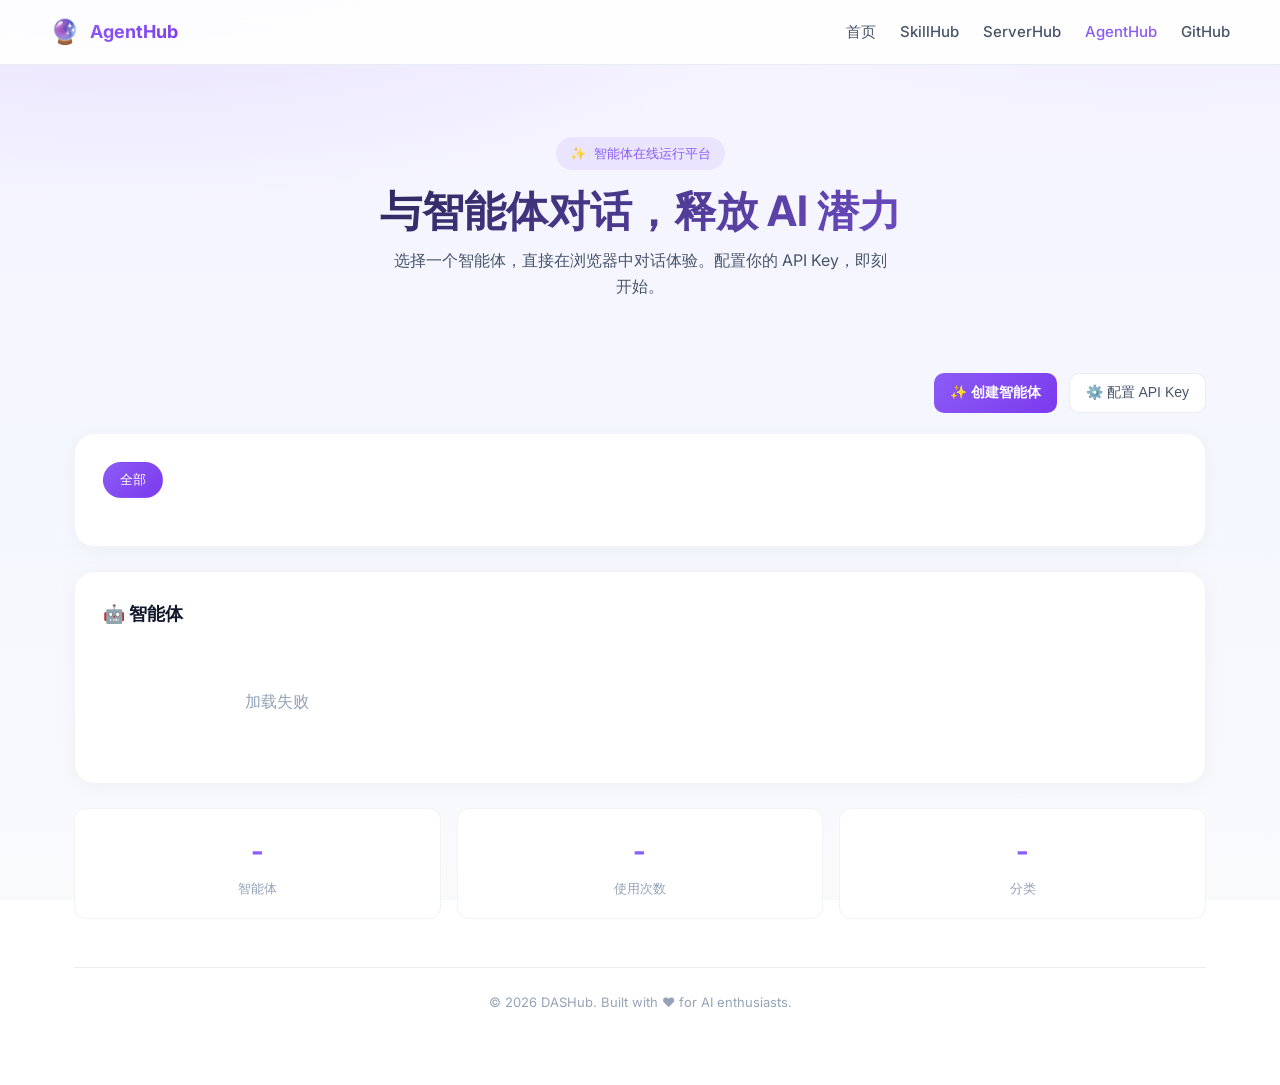
==== commit 38aee44a: "feat: Agent CRUD、漏洞查询重构为 REST API、TinyClaw wget 备选命令 - Agent 页面：新增创建/编辑/删除智能体功能，移除模型选择（由 API Key 决定 " ====
--- a/cmd/server/templates/agent.html
+++ b/cmd/server/templates/agent.html
@@ -1,825 +1,1073 @@
-<!DOCTYPE html>
-<html lang="zh-CN">
-<head>
-    <meta charset="UTF-8">
-    <meta name="viewport" content="width=device-width, initial-scale=1.0">
-    <title>AgentHub - 智能体在线运行平台</title>
-    <link href="https://fonts.googleapis.com/css2?family=Inter:wght@400;500;600;700&display=swap" rel="stylesheet">
-    <style>
-        :root {
-            --brand-1: #8b5cf6;
-            --brand-2: #7c3aed;
-            --brand-3: #6d28d9;
-            --text-main: #0f172a;
-            --text-secondary: #475569;
-            --text-muted: #94a3b8;
-            --surface: rgba(255, 255, 255, 0.88);
-            --border-soft: rgba(148, 163, 184, 0.2);
-            --gradient-1: linear-gradient(135deg, #8b5cf6 0%, #7c3aed 100%);
-            --gradient-2: linear-gradient(135deg, #8b5cf6 0%, #a78bfa 50%, #7c3aed 100%);
-        }
-
-        * { margin: 0; padding: 0; box-sizing: border-box; }
-
-        body {
-            font-family: 'Inter', -apple-system, BlinkMacSystemFont, 'Segoe UI', Roboto, sans-serif;
-            background: radial-gradient(1200px 500px at 10% -10%, rgba(139, 92, 246, 0.15), transparent 60%),
-                        radial-gradient(900px 420px at 90% -12%, rgba(167, 139, 250, 0.12), transparent 58%),
-                        linear-gradient(180deg, #f5f3ff 0%, #f5f7ff 50%, #f8fafc 100%);
-            background-attachment: fixed;
-            min-height: 100vh;
-            color: var(--text-main);
-            line-height: 1.6;
-        }
-
-        .navbar {
-            position: sticky;
-            top: 0;
-            z-index: 100;
-            background: rgba(255, 255, 255, 0.9);
-            backdrop-filter: blur(12px);
-            border-bottom: 1px solid var(--border-soft);
-            padding: 0 24px;
-        }
-
-        .navbar-inner {
-            max-width: 1180px;
-            margin: 0 auto;
-            display: flex;
-            align-items: center;
-            justify-content: space-between;
-            height: 64px;
-        }
-
-        .navbar-brand {
-            display: flex;
-            align-items: center;
-            gap: 10px;
-            text-decoration: none;
-            color: var(--text-main);
-        }
-
-        .navbar-brand span:first-child { font-size: 24px; }
-        .navbar-brand strong {
-            font-size: 18px;
-            font-weight: 700;
-            background: var(--gradient-1);
-            -webkit-background-clip: text;
-            -webkit-text-fill-color: transparent;
-            background-clip: text;
-        }
-
-        .navbar-nav { display: flex; gap: 24px; }
-        .navbar-nav a {
-            text-decoration: none;
-            color: var(--text-secondary);
-            font-size: 15px;
-            font-weight: 500;
-            transition: color 0.2s;
-        }
-        .navbar-nav a:hover, .navbar-nav a.active { color: var(--brand-1); }
-
-        .container {
-            max-width: 1180px;
-            margin: 0 auto;
-            padding: 32px 24px 72px;
-        }
-
-        .hero-section {
-            text-align: center;
-            padding: 40px 0 50px;
-            animation: fadeInUp 0.8s ease;
-        }
-
-        @keyframes fadeInUp {
-            from { opacity: 0; transform: translateY(20px); }
-            to { opacity: 1; transform: translateY(0); }
-        }
-
-        .hero-badge {
-            display: inline-flex;
-            align-items: center;
-            gap: 8px;
-            background: rgba(139, 92, 246, 0.1);
-            color: var(--brand-1);
-            padding: 6px 14px;
-            border-radius: 999px;
-            font-size: 13px;
-            font-weight: 500;
-            margin-bottom: 16px;
-        }
-
-        .hero-title {
-            font-size: 42px;
-            font-weight: 700;
-            line-height: 1.2;
-            margin-bottom: 12px;
-            background: linear-gradient(135deg, var(--text-main) 0%, var(--brand-1) 100%);
-            -webkit-background-clip: text;
-            -webkit-text-fill-color: transparent;
-            background-clip: text;
-        }
-
-        .hero-subtitle {
-            font-size: 16px;
-            color: var(--text-secondary);
-            max-width: 500px;
-            margin: 0 auto 24px;
-        }
-
-        .header-actions {
-            display: flex;
-            justify-content: flex-end;
-            gap: 12px;
-            margin-bottom: 20px;
-        }
-
-        .btn-key {
-            display: flex;
-            align-items: center;
-            gap: 8px;
-            padding: 10px 16px;
-            background: white;
-            border: 1px solid var(--border-soft);
-            border-radius: 10px;
-            font-size: 14px;
-            font-weight: 500;
-            color: var(--text-secondary);
-            cursor: pointer;
-            transition: all 0.2s ease;
-        }
-
-        .btn-key:hover {
-            border-color: var(--brand-1);
-            color: var(--brand-1);
-        }
-
-        .section {
-            background: rgba(255, 255, 255, 0.95);
-            border-radius: 20px;
-            padding: 28px;
-            margin-bottom: 24px;
-            box-shadow: 0 4px 24px rgba(0, 0, 0, 0.04);
-            border: 1px solid rgba(229, 231, 235, 0.5);
-            backdrop-filter: blur(8px);
-        }
-
-        .section-title {
-            font-size: 18px;
-            font-weight: 700;
-            margin-bottom: 20px;
-            display: flex;
-            align-items: center;
-            gap: 8px;
-        }
-
-        .categories {
-            display: flex;
-            flex-wrap: wrap;
-            gap: 8px;
-            margin-bottom: 20px;
-        }
-
-        .category-btn {
-            padding: 8px 16px;
-            border-radius: 999px;
-            border: 1px solid var(--border-soft);
-            background: rgba(255, 255, 255, 0.9);
-            font-size: 13px;
-            font-weight: 500;
-            color: var(--text-secondary);
-            cursor: pointer;
-            transition: all 0.2s ease;
-        }
-
-        .category-btn:hover {
-            border-color: var(--brand-1);
-            color: var(--brand-1);
-        }
-
-        .category-btn.active {
-            background: var(--gradient-1);
-            color: white;
-            border-color: transparent;
-        }
-
-        .agent-grid {
-            display: grid;
-            grid-template-columns: repeat(3, 1fr);
-            gap: 16px;
-            align-items: stretch;
-        }
-
-        .agent-card {
-            background: rgba(255, 255, 255, 0.9);
-            border-radius: 14px;
-            padding: 18px;
-            border: 1px solid rgba(229, 231, 235, 0.5);
-            transition: all 0.25s ease;
-            position: relative;
-            overflow: hidden;
-            cursor: pointer;
-            display: flex;
-            flex-direction: column;
-        }
-
-        .agent-card::before {
-            content: '';
-            position: absolute;
-            top: 0;
-            left: 0;
-            right: 0;
-            height: 3px;
-            background: var(--gradient-2);
-            opacity: 0;
-            transition: opacity 0.25s ease;
-        }
-
-        .agent-card:hover {
-            transform: translateY(-4px);
-            box-shadow: 0 12px 28px rgba(139, 92, 246, 0.12);
-            border-color: rgba(139, 92, 246, 0.25);
-        }
-
-        .agent-card:hover::before { opacity: 1; }
-
-        .agent-header {
-            display: flex;
-            align-items: flex-start;
-            gap: 12px;
-            margin-bottom: 10px;
-        }
-
-        .agent-icon {
-            width: 42px;
-            height: 42px;
-            border-radius: 12px;
-            display: flex;
-            align-items: center;
-            justify-content: center;
-            font-size: 20px;
-            flex-shrink: 0;
-            box-shadow: 0 4px 12px rgba(0, 0, 0, 0.1);
-        }
-
-        .agent-info { flex: 1; min-width: 0; }
-
-        .agent-name {
-            font-size: 15px;
-            font-weight: 600;
-            color: var(--text-main);
-            margin-bottom: 2px;
-            white-space: nowrap;
-            overflow: hidden;
-            text-overflow: ellipsis;
-        }
-
-        .agent-category { font-size: 12px; color: var(--text-muted); }
-
-        .agent-badges { display: flex; gap: 4px; }
-
-        .badge {
-            padding: 2px 6px;
-            border-radius: 4px;
-            font-size: 10px;
-            font-weight: 600;
-        }
-
-        .badge-verified {
-            background: rgba(139, 92, 246, 0.1);
-            color: var(--brand-1);
-        }
-
-        .agent-desc {
-            font-size: 13px;
-            color: var(--text-secondary);
-            line-height: 1.5;
-            margin-bottom: 12px;
-            display: -webkit-box;
-            -webkit-line-clamp: 2;
-            -webkit-box-orient: vertical;
-            overflow: hidden;
-            flex: 1;
-        }
-
-        .agent-stats {
-            display: flex;
-            gap: 16px;
-            margin-bottom: 12px;
-            font-size: 12px;
-            color: var(--text-muted);
-        }
-
-        .agent-stats span {
-            display: flex;
-            align-items: center;
-            gap: 4px;
-        }
-
-        .btn-chat {
-            width: 100%;
-            padding: 10px;
-            background: var(--gradient-1);
-            color: white;
-            border: none;
-            border-radius: 8px;
-            font-size: 14px;
-            font-weight: 600;
-            cursor: pointer;
-            transition: all 0.2s ease;
-        }
-
-        .btn-chat:hover {
-            transform: translateY(-2px);
-            box-shadow: 0 6px 20px rgba(139, 92, 246, 0.3);
-        }
-
-        .stats-grid {
-            display: grid;
-            grid-template-columns: repeat(3, 1fr);
-            gap: 16px;
-            margin-top: 24px;
-        }
-
-        .stat-card {
-            background: rgba(255, 255, 255, 0.9);
-            border-radius: 12px;
-            padding: 20px;
-            text-align: center;
-            border: 1px solid rgba(229, 231, 235, 0.5);
-        }
-
-        .stat-value {
-            font-size: 28px;
-            font-weight: 700;
-            color: var(--brand-1);
-            margin-bottom: 4px;
-        }
-
-        .stat-label { font-size: 13px; color: var(--text-muted); }
-
-        .footer {
-            margin-top: 48px;
-            padding-top: 24px;
-            border-top: 1px solid var(--border-soft);
-            text-align: center;
-            color: var(--text-muted);
-            font-size: 13px;
-        }
-
-        /* Modal */
-        .modal-overlay {
-            position: fixed;
-            top: 0; left: 0; right: 0; bottom: 0;
-            background: rgba(0, 0, 0, 0.5);
-            display: flex;
-            align-items: center;
-            justify-content: center;
-            z-index: 1000;
-            opacity: 0;
-            visibility: hidden;
-            transition: all 0.3s ease;
-        }
-
-        .modal-overlay.show { opacity: 1; visibility: visible; }
-
-        .modal {
-            background: white;
-            border-radius: 20px;
-            padding: 28px;
-            max-width: 480px;
-            width: 90%;
-            transform: translateY(20px);
-            transition: transform 0.3s ease;
-        }
-
-        .modal-overlay.show .modal { transform: translateY(0); }
-
-        .modal-header {
-            display: flex;
-            justify-content: space-between;
-            align-items: center;
-            margin-bottom: 20px;
-        }
-
-        .modal-title { font-size: 18px; font-weight: 700; }
-
-        .modal-close {
-            width: 32px;
-            height: 32px;
-            border: none;
-            background: rgba(0, 0, 0, 0.05);
-            border-radius: 8px;
-            cursor: pointer;
-            font-size: 18px;
-            color: var(--text-muted);
-            transition: all 0.2s ease;
-        }
-
-        .modal-close:hover { background: rgba(0, 0, 0, 0.1); }
-
-        .form-group {
-            margin-bottom: 16px;
-        }
-
-        .form-group label {
-            display: block;
-            font-size: 13px;
-            font-weight: 500;
-            color: var(--text-secondary);
-            margin-bottom: 6px;
-        }
-
-        .form-group input, .form-group select {
-            width: 100%;
-            padding: 10px 14px;
-            border: 1px solid var(--border-soft);
-            border-radius: 8px;
-            font-size: 14px;
-            transition: all 0.2s ease;
-        }
-
-        .form-group input:focus, .form-group select:focus {
-            outline: none;
-            border-color: var(--brand-1);
-        }
-
-        .btn-primary {
-            width: 100%;
-            padding: 12px 20px;
-            background: var(--gradient-1);
-            color: white;
-            border: none;
-            border-radius: 10px;
-            font-size: 14px;
-            font-weight: 600;
-            cursor: pointer;
-            transition: all 0.2s ease;
-        }
-
-        .btn-primary:hover {
-            transform: translateY(-2px);
-            box-shadow: 0 6px 20px rgba(139, 92, 246, 0.3);
-        }
-
-        .toast {
-            position: fixed;
-            bottom: 32px;
-            left: 50%;
-            transform: translateX(-50%) translateY(100px);
-            background: rgba(15, 23, 42, 0.9);
-            color: white;
-            padding: 12px 24px;
-            border-radius: 10px;
-            font-size: 14px;
-            font-weight: 500;
-            box-shadow: 0 8px 24px rgba(0, 0, 0, 0.2);
-            z-index: 1001;
-            opacity: 0;
-            transition: all 0.3s ease;
-        }
-
-        .toast.show {
-            transform: translateX(-50%) translateY(0);
-            opacity: 1;
-        }
-
-        .loading { text-align: center; padding: 40px; color: var(--text-muted); }
-
-        @media (max-width: 1024px) {
-            .agent-grid { grid-template-columns: repeat(2, 1fr); }
-        }
-
-        @media (max-width: 768px) {
-            .hero-title { font-size: 32px; }
-            .agent-grid { grid-template-columns: 1fr; }
-        }
-    </style>
-</head>
-<body>
-    <nav class="navbar">
-        <div class="navbar-inner">
-            <a href="/agent" class="navbar-brand">
-                <span>🔮</span>
-                <strong>AgentHub</strong>
-            </a>
-            <div class="navbar-nav">
-                <a href="/">首页</a>
-                <a href="/skills">SkillHub</a>
-                <a href="/server">ServerHub</a>
-                <a href="/agent" class="active">AgentHub</a>
-                <a href="https://github.com/Piper-TT/SkillHub" target="_blank">GitHub</a>
-            </div>
-        </div>
-    </nav>
-
-    <div class="container">
-        <section class="hero-section">
-            <div class="hero-badge">
-                <span>✨</span>
-                <span>智能体在线运行平台</span>
-            </div>
-            <h1 class="hero-title">与智能体对话，释放 AI 潜力</h1>
-            <p class="hero-subtitle">选择一个智能体，直接在浏览器中对话体验。配置你的 API Key，即刻开始。</p>
-        </section>
-
-        <div class="header-actions">
-            <button class="btn-key" onclick="showAPIKeyModal()">⚙️ 配置 API Key</button>
-        </div>
-
-        <section class="section">
-            <div class="categories" id="categories">
-                <button class="category-btn active" onclick="filterByCategory('')">全部</button>
-            </div>
-        </section>
-
-        <section class="section">
-            <h2 class="section-title">🤖 智能体</h2>
-            <div class="agent-grid" id="agentGrid">
-                <div class="loading">加载中...</div>
-            </div>
-        </section>
-
-        <div class="stats-grid" id="statsGrid">
-            <div class="stat-card">
-                <div class="stat-value" id="totalAgents">-</div>
-                <div class="stat-label">智能体</div>
-            </div>
-            <div class="stat-card">
-                <div class="stat-value" id="totalUsage">-</div>
-                <div class="stat-label">使用次数</div>
-            </div>
-            <div class="stat-card">
-                <div class="stat-value" id="totalCategories">-</div>
-                <div class="stat-label">分类</div>
-            </div>
-        </div>
-
-        <footer class="footer">
-            <p>© 2026 DASHub. Built with ❤️ for AI enthusiasts.</p>
-        </footer>
-    </div>
-
-    <!-- API Key Modal -->
-    <div class="modal-overlay" id="apiKeyModal" onclick="closeAPIKeyModal(event)">
-        <div class="modal" onclick="event.stopPropagation()">
-            <div class="modal-header">
-                <h3 class="modal-title">⚙️ 配置 LLM API Key</h3>
-                <button class="modal-close" onclick="closeAPIKeyModal()">×</button>
-            </div>
-            <form id="apiKeyForm" onsubmit="saveAPIKey(event)">
-                <div class="form-group">
-                    <label>选择 Provider</label>
-                    <select id="keyProvider" onchange="updateModels()">
-                        <option value="anthropic">Anthropic (Claude)</option>
-                        <option value="openai">OpenAI (GPT)</option>
-                        <option value="deepseek">DeepSeek</option>
-                        <option value="glm">智谱 AI (GLM)</option>
-                    </select>
-                </div>
-                <div class="form-group">
-                    <label>API Key</label>
-                    <input type="password" id="keyAPIKey" required placeholder="sk-...">
-                </div>
-                <div class="form-group">
-                    <label>默认模型</label>
-                    <select id="keyModel"></select>
-                </div>
-                <button type="submit" class="btn-primary">保存</button>
-            </form>
-            <div id="configuredKeys" style="margin-top: 16px;"></div>
-        </div>
-    </div>
-
-    <!-- Toast -->
-    <div class="toast" id="toast"></div>
-
-    <script>
-        const state = {
-            agents: [],
-            category: '',
-            provider: 'anthropic'
-        };
-
-        const iconColors = [
-            '#8b5cf6', '#7c3aed', '#6d28d9', '#a78bfa', '#c4b5fd',
-            '#f59e0b', '#ef4444', '#10b981', '#3b82f6', '#ec4899'
-        ];
-
-        // 单用户模式：使用固定的 default 用户
-        const userID = 'default';
-
-        document.addEventListener('DOMContentLoaded', () => {
-            loadCategories();
-            loadAgents();
-            loadStats();
-            updateModels();
-        });
-
-        async function loadCategories() {
-            try {
-                const response = await fetch('/api/agent/categories');
-                const data = await response.json();
-                const container = document.getElementById('categories');
-
-                let html = '<button class="category-btn active" onclick="filterByCategory(\'\')">全部</button>';
-                for (const [cat, count] of Object.entries(data.categories || {})) {
-                    html += `<button class="category-btn" onclick="filterByCategory('${cat}')">${cat} (${count})</button>`;
-                }
-                container.innerHTML = html;
-            } catch (error) {
-                console.error('Failed to load categories:', error);
-            }
-        }
-
-        async function loadAgents() {
-            const grid = document.getElementById('agentGrid');
-            grid.innerHTML = '<div class="loading">加载中...</div>';
-
-            try {
-                const params = new URLSearchParams({ category: state.category });
-                const response = await fetch(`/api/agent?${params}`);
-                const data = await response.json();
-
-                state.agents = data.agents || [];
-                renderAgents();
-            } catch (error) {
-                console.error('Failed to load agents:', error);
-                grid.innerHTML = '<div class="loading">加载失败</div>';
-            }
-        }
-
-        function renderAgents() {
-            const grid = document.getElementById('agentGrid');
-
-            if (state.agents.length === 0) {
-                grid.innerHTML = '<div class="loading">暂无智能体</div>';
-                return;
-            }
-
-            grid.innerHTML = state.agents.map(agent => {
-                const colorIndex = agent.name.charCodeAt(0) % iconColors.length;
-                const iconColor = iconColors[colorIndex];
-
-                return `
-                    <div class="agent-card">
-                        <div class="agent-header">
-                            <div class="agent-icon" style="background: ${iconColor};">${agent.icon || '🤖'}</div>
-                            <div class="agent-info">
-                                <div class="agent-name">${agent.name}</div>
-                                <div class="agent-category">${agent.category || 'Other'}</div>
-                            </div>
-                            <div class="agent-badges">
-                                ${agent.verified ? '<span class="badge badge-verified">验证</span>' : ''}
-                            </div>
-                        </div>
-                        <p class="agent-desc">${agent.description || '暂无描述'}</p>
-                        <div class="agent-stats">
-                            <span>💬 ${agent.usage_count || 0} 次使用</span>
-                        </div>
-                        <button class="btn-chat" onclick="startChat(${agent.id}, '${agent.slug}', '${agent.redirect_url || ''}')">开始</button>
-                    </div>
-                `;
-            }).join('');
-        }
-
-        async function loadStats() {
-            try {
-                const response = await fetch('/api/agent/stats');
-                const data = await response.json();
-
-                document.getElementById('totalAgents').textContent = data.total_agents || 0;
-                document.getElementById('totalUsage').textContent = data.total_usage || 0;
-                document.getElementById('totalCategories').textContent = data.categories || 0;
-            } catch (error) {
-                console.error('Failed to load stats:', error);
-            }
-        }
-
-        function filterByCategory(category) {
-            state.category = category;
-
-            document.querySelectorAll('.category-btn').forEach(btn => {
-                btn.classList.remove('active');
-            });
-            event.target.classList.add('active');
-
-            loadAgents();
-        }
-
-        function startChat(agentId, slug, redirectUrl) {
-            if (redirectUrl) {
-                window.location.href = redirectUrl;
-                return;
-            }
-            window.location.href = `/agent/${agentId}/chat`;
-        }
-
-        // API Key 管理
-        function showAPIKeyModal() {
-            document.getElementById('apiKeyModal').classList.add('show');
-            loadConfiguredKeys();
-        }
-
-        function closeAPIKeyModal(event) {
-            if (!event || event.target === event.currentTarget) {
-                document.getElementById('apiKeyModal').classList.remove('show');
-            }
-        }
-
-        async function updateModels() {
-            const provider = document.getElementById('keyProvider').value;
-            try {
-                const response = await fetch(`/api/agent/models?provider=${provider}`);
-                const data = await response.json();
-
-                const select = document.getElementById('keyModel');
-                select.innerHTML = data.models.map(m =>
-                    `<option value="${m}" ${m === data.default ? 'selected' : ''}>${m}</option>`
-                ).join('');
-            } catch (error) {
-                console.error('Failed to load models:', error);
-            }
-        }
-
-        async function saveAPIKey(event) {
-            event.preventDefault();
-
-            const provider = document.getElementById('keyProvider').value;
-            const apiKey = document.getElementById('keyAPIKey').value;
-            const baseModel = document.getElementById('keyModel').value;
-
-            try {
-                const response = await fetch('/api/user/apikey', {
-                    method: 'POST',
-                    headers: {
-                        'Content-Type': 'application/json',
-                        'X-User-ID': userID
-                    },
-                    body: JSON.stringify({
-                        provider: provider,
-                        api_key: apiKey,
-                        base_model: baseModel
-                    })
-                });
-
-                const result = await response.json();
-
-                if (result.success) {
-                    showToast('API Key 保存成功！');
-                    document.getElementById('keyAPIKey').value = '';
-                    loadConfiguredKeys();
-                } else {
-                    showToast(result.message || '保存失败');
-                }
-            } catch (error) {
-                showToast('保存失败: ' + error.message);
-            }
-        }
-
-        async function loadConfiguredKeys() {
-            try {
-                const response = await fetch('/api/user/apikey', {
-                    headers: { 'X-User-ID': userID }
-                });
-                const data = await response.json();
-
-                const container = document.getElementById('configuredKeys');
-                if (data.keys && data.keys.length > 0) {
-                    container.innerHTML = '<p style="font-size: 13px; color: var(--text-muted); margin-bottom: 8px;">已配置:</p>' +
-                        data.keys.map(k => `
-                            <div style="display: flex; justify-content: space-between; align-items: center; padding: 8px; background: #f8fafc; border-radius: 6px; margin-bottom: 4px;">
-                                <span>${k.provider} ${k.has_key ? '✓' : '✗'}</span>
-                                <button onclick="deleteAPIKey('${k.provider}')" style="color: #ef4444; border: none; background: none; cursor: pointer;">删除</button>
-                            </div>
-                        `).join('');
-                } else {
-                    container.innerHTML = '';
-                }
-            } catch (error) {
-                console.error('Failed to load keys:', error);
-            }
-        }
-
-        async function deleteAPIKey(provider) {
-            try {
-                await fetch(`/api/user/apikey/${provider}`, {
-                    method: 'DELETE',
-                    headers: { 'X-User-ID': userID }
-                });
-                showToast('已删除');
-                loadConfiguredKeys();
-            } catch (error) {
-                showToast('删除失败');
-            }
-        }
-
-        function showToast(message) {
-            const toast = document.getElementById('toast');
-            toast.textContent = message;
-            toast.classList.add('show');
-            setTimeout(() => toast.classList.remove('show'), 2000);
-        }
-    </script>
-</body>
-</html>
+<!DOCTYPE html>
+<html lang="zh-CN">
+<head>
+    <meta charset="UTF-8">
+    <meta name="viewport" content="width=device-width, initial-scale=1.0">
+    <link rel="icon" type="image/svg+xml" href="/favicon.svg">
+    <title>AgentHub - 智能体在线运行平台</title>
+    <link href="https://fonts.googleapis.com/css2?family=Inter:wght@400;500;600;700&display=swap" rel="stylesheet">
+    <style>
+        :root {
+            --brand-1: #8b5cf6;
+            --brand-2: #7c3aed;
+            --brand-3: #6d28d9;
+            --text-main: #0f172a;
+            --text-secondary: #475569;
+            --text-muted: #94a3b8;
+            --surface: rgba(255, 255, 255, 0.88);
+            --border-soft: rgba(148, 163, 184, 0.2);
+            --gradient-1: linear-gradient(135deg, #8b5cf6 0%, #7c3aed 100%);
+            --gradient-2: linear-gradient(135deg, #8b5cf6 0%, #a78bfa 50%, #7c3aed 100%);
+        }
+
+        * { margin: 0; padding: 0; box-sizing: border-box; }
+
+        body {
+            font-family: 'Inter', -apple-system, BlinkMacSystemFont, 'Segoe UI', Roboto, sans-serif;
+            background: radial-gradient(1200px 500px at 10% -10%, rgba(139, 92, 246, 0.15), transparent 60%),
+                        radial-gradient(900px 420px at 90% -12%, rgba(167, 139, 250, 0.12), transparent 58%),
+                        linear-gradient(180deg, #f5f3ff 0%, #f5f7ff 50%, #f8fafc 100%);
+            background-attachment: fixed;
+            min-height: 100vh;
+            color: var(--text-main);
+            line-height: 1.6;
+        }
+
+        .navbar {
+            position: sticky;
+            top: 0;
+            z-index: 100;
+            background: rgba(255, 255, 255, 0.9);
+            backdrop-filter: blur(12px);
+            border-bottom: 1px solid var(--border-soft);
+            padding: 0 24px;
+        }
+
+        .navbar-inner {
+            max-width: 1180px;
+            margin: 0 auto;
+            display: flex;
+            align-items: center;
+            justify-content: space-between;
+            height: 64px;
+        }
+
+        .navbar-brand {
+            display: flex;
+            align-items: center;
+            gap: 10px;
+            text-decoration: none;
+            color: var(--text-main);
+        }
+
+        .navbar-brand span:first-child { font-size: 24px; }
+        .navbar-brand strong {
+            font-size: 18px;
+            font-weight: 700;
+            background: var(--gradient-1);
+            -webkit-background-clip: text;
+            -webkit-text-fill-color: transparent;
+            background-clip: text;
+        }
+
+        .navbar-nav { display: flex; gap: 24px; }
+        .navbar-nav a {
+            text-decoration: none;
+            color: var(--text-secondary);
+            font-size: 15px;
+            font-weight: 500;
+            transition: color 0.2s;
+        }
+        .navbar-nav a:hover, .navbar-nav a.active { color: var(--brand-1); }
+
+        .container {
+            max-width: 1180px;
+            margin: 0 auto;
+            padding: 32px 24px 72px;
+        }
+
+        .hero-section {
+            text-align: center;
+            padding: 40px 0 50px;
+            animation: fadeInUp 0.8s ease;
+        }
+
+        @keyframes fadeInUp {
+            from { opacity: 0; transform: translateY(20px); }
+            to { opacity: 1; transform: translateY(0); }
+        }
+
+        .hero-badge {
+            display: inline-flex;
+            align-items: center;
+            gap: 8px;
+            background: rgba(139, 92, 246, 0.1);
+            color: var(--brand-1);
+            padding: 6px 14px;
+            border-radius: 999px;
+            font-size: 13px;
+            font-weight: 500;
+            margin-bottom: 16px;
+        }
+
+        .hero-title {
+            font-size: 42px;
+            font-weight: 700;
+            line-height: 1.2;
+            margin-bottom: 12px;
+            background: linear-gradient(135deg, var(--text-main) 0%, var(--brand-1) 100%);
+            -webkit-background-clip: text;
+            -webkit-text-fill-color: transparent;
+            background-clip: text;
+        }
+
+        .hero-subtitle {
+            font-size: 16px;
+            color: var(--text-secondary);
+            max-width: 500px;
+            margin: 0 auto 24px;
+        }
+
+        .header-actions {
+            display: flex;
+            justify-content: flex-end;
+            gap: 12px;
+            margin-bottom: 20px;
+        }
+
+        .btn-key {
+            display: flex;
+            align-items: center;
+            gap: 8px;
+            padding: 10px 16px;
+            background: white;
+            border: 1px solid var(--border-soft);
+            border-radius: 10px;
+            font-size: 14px;
+            font-weight: 500;
+            color: var(--text-secondary);
+            cursor: pointer;
+            transition: all 0.2s ease;
+        }
+
+        .btn-key:hover {
+            border-color: var(--brand-1);
+            color: var(--brand-1);
+        }
+
+        .btn-create {
+            display: flex;
+            align-items: center;
+            gap: 8px;
+            padding: 10px 16px;
+            background: var(--gradient-1);
+            border: none;
+            border-radius: 10px;
+            font-size: 14px;
+            font-weight: 600;
+            color: white;
+            cursor: pointer;
+            transition: all 0.2s ease;
+        }
+
+        .btn-create:hover {
+            transform: translateY(-2px);
+            box-shadow: 0 6px 20px rgba(139, 92, 24, 0.3);
+        }
+
+        .section {
+            background: rgba(255, 255, 255, 0.95);
+            border-radius: 20px;
+            padding: 28px;
+            margin-bottom: 24px;
+            box-shadow: 0 4px 24px rgba(0, 0, 0, 0.04);
+            border: 1px solid rgba(229, 231, 235, 0.5);
+            backdrop-filter: blur(8px);
+        }
+
+        .section-title {
+            font-size: 18px;
+            font-weight: 700;
+            margin-bottom: 20px;
+            display: flex;
+            align-items: center;
+            gap: 8px;
+        }
+
+        .categories {
+            display: flex;
+            flex-wrap: wrap;
+            gap: 8px;
+            margin-bottom: 20px;
+        }
+
+        .category-btn {
+            padding: 8px 16px;
+            border-radius: 999px;
+            border: 1px solid var(--border-soft);
+            background: rgba(255, 255, 255, 0.9);
+            font-size: 13px;
+            font-weight: 500;
+            color: var(--text-secondary);
+            cursor: pointer;
+            transition: all 0.2s ease;
+        }
+
+        .category-btn:hover {
+            border-color: var(--brand-1);
+            color: var(--brand-1);
+        }
+
+        .category-btn.active {
+            background: var(--gradient-1);
+            color: white;
+            border-color: transparent;
+        }
+
+        .agent-grid {
+            display: grid;
+            grid-template-columns: repeat(3, 1fr);
+            gap: 16px;
+            align-items: stretch;
+        }
+
+        .agent-card {
+            background: rgba(255, 255, 255, 0.9);
+            border-radius: 14px;
+            padding: 18px;
+            border: 1px solid rgba(229, 231, 235, 0.5);
+            transition: all 0.25s ease;
+            position: relative;
+            overflow: hidden;
+            cursor: pointer;
+            display: flex;
+            flex-direction: column;
+        }
+
+        .agent-card::before {
+            content: '';
+            position: absolute;
+            top: 0;
+            left: 0;
+            right: 0;
+            height: 3px;
+            background: var(--gradient-2);
+            opacity: 0;
+            transition: opacity 0.25s ease;
+        }
+
+        .agent-card:hover {
+            transform: translateY(-4px);
+            box-shadow: 0 12px 28px rgba(139, 92, 246, 0.12);
+            border-color: rgba(139, 92, 246, 0.25);
+        }
+
+        .agent-card:hover::before { opacity: 1; }
+
+        .agent-header {
+            display: flex;
+            align-items: flex-start;
+            gap: 12px;
+            margin-bottom: 10px;
+        }
+
+        .agent-icon {
+            width: 42px;
+            height: 42px;
+            border-radius: 12px;
+            display: flex;
+            align-items: center;
+            justify-content: center;
+            font-size: 20px;
+            flex-shrink: 0;
+            box-shadow: 0 4px 12px rgba(0, 0, 0, 0.1);
+        }
+
+        .agent-info { flex: 1; min-width: 0; }
+
+        .agent-name {
+            font-size: 15px;
+            font-weight: 600;
+            color: var(--text-main);
+            margin-bottom: 2px;
+            white-space: nowrap;
+            overflow: hidden;
+            text-overflow: ellipsis;
+        }
+
+        .agent-category { font-size: 12px; color: var(--text-muted); }
+
+        .agent-badges { display: flex; gap: 4px; }
+
+        .badge {
+            padding: 2px 6px;
+            border-radius: 4px;
+            font-size: 10px;
+            font-weight: 600;
+        }
+
+        .badge-verified {
+            background: rgba(139, 92, 246, 0.1);
+            color: var(--brand-1);
+        }
+
+        .agent-desc {
+            font-size: 13px;
+            color: var(--text-secondary);
+            line-height: 1.5;
+            margin-bottom: 20px;
+            display: -webkit-box;
+            -webkit-line-clamp: 2;
+            -webkit-box-orient: vertical;
+            overflow: hidden;
+            flex: 1;
+        }
+
+        .btn-chat {
+            width: 100%;
+            padding: 10px;
+            background: var(--gradient-1);
+            color: white;
+            border: none;
+            border-radius: 8px;
+            font-size: 14px;
+            font-weight: 600;
+            cursor: pointer;
+            transition: all 0.2s ease;
+        }
+
+        .btn-chat:hover {
+            transform: translateY(-2px);
+            box-shadow: 0 6px 20px rgba(139, 92, 246, 0.3);
+        }
+
+        .stats-grid {
+            display: grid;
+            grid-template-columns: repeat(3, 1fr);
+            gap: 16px;
+            margin-top: 24px;
+        }
+
+        .stat-card {
+            background: rgba(255, 255, 255, 0.9);
+            border-radius: 12px;
+            padding: 20px;
+            text-align: center;
+            border: 1px solid rgba(229, 231, 235, 0.5);
+        }
+
+        .stat-value {
+            font-size: 28px;
+            font-weight: 700;
+            color: var(--brand-1);
+            margin-bottom: 4px;
+        }
+
+        .stat-label { font-size: 13px; color: var(--text-muted); }
+
+        .footer {
+            margin-top: 48px;
+            padding-top: 24px;
+            border-top: 1px solid var(--border-soft);
+            text-align: center;
+            color: var(--text-muted);
+            font-size: 13px;
+        }
+
+        /* Modal */
+        .modal-overlay {
+            position: fixed;
+            top: 0; left: 0; right: 0; bottom: 0;
+            background: rgba(0, 0, 0, 0.5);
+            display: flex;
+            align-items: center;
+            justify-content: center;
+            z-index: 1000;
+            opacity: 0;
+            visibility: hidden;
+            transition: all 0.3s ease;
+        }
+
+        .modal-overlay.show { opacity: 1; visibility: visible; }
+
+        .modal {
+            background: white;
+            border-radius: 20px;
+            padding: 28px;
+            max-width: 480px;
+            width: 90%;
+            transform: translateY(20px);
+            transition: transform 0.3s ease;
+        }
+
+        .modal-overlay.show .modal { transform: translateY(0); }
+
+        .modal-header {
+            display: flex;
+            justify-content: space-between;
+            align-items: center;
+            margin-bottom: 20px;
+        }
+
+        .modal-title { font-size: 18px; font-weight: 700; }
+
+        .modal-close {
+            width: 32px;
+            height: 32px;
+            border: none;
+            background: rgba(0, 0, 0, 0.05);
+            border-radius: 8px;
+            cursor: pointer;
+            font-size: 18px;
+            color: var(--text-muted);
+            transition: all 0.2s ease;
+        }
+
+        .modal-close:hover { background: rgba(0, 0, 0, 0.1); }
+
+        .form-group {
+            margin-bottom: 16px;
+        }
+
+        .form-group label {
+            display: block;
+            font-size: 13px;
+            font-weight: 500;
+            color: var(--text-secondary);
+            margin-bottom: 6px;
+        }
+
+        .form-group input, .form-group select {
+            width: 100%;
+            padding: 10px 14px;
+            border: 1px solid var(--border-soft);
+            border-radius: 8px;
+            font-size: 14px;
+            transition: all 0.2s ease;
+        }
+
+        .form-group input:focus, .form-group select:focus {
+            outline: none;
+            border-color: var(--brand-1);
+        }
+
+        .btn-primary {
+            width: 100%;
+            padding: 12px 20px;
+            background: var(--gradient-1);
+            color: white;
+            border: none;
+            border-radius: 10px;
+            font-size: 14px;
+            font-weight: 600;
+            cursor: pointer;
+            transition: all 0.2s ease;
+        }
+
+        .btn-primary:hover {
+            transform: translateY(-2px);
+            box-shadow: 0 6px 20px rgba(139, 92, 246, 0.3);
+        }
+
+        .toast {
+            position: fixed;
+            bottom: 32px;
+            left: 50%;
+            transform: translateX(-50%) translateY(100px);
+            background: rgba(15, 23, 42, 0.9);
+            color: white;
+            padding: 12px 24px;
+            border-radius: 10px;
+            font-size: 14px;
+            font-weight: 500;
+            box-shadow: 0 8px 24px rgba(0, 0, 0, 0.2);
+            z-index: 1001;
+            opacity: 0;
+            transition: all 0.3s ease;
+        }
+
+        .toast.show {
+            transform: translateX(-50%) translateY(0);
+            opacity: 1;
+        }
+
+        .loading { text-align: center; padding: 40px; color: var(--text-muted); }
+
+        .modal-wide { max-width: 640px; }
+
+        .form-row {
+            display: flex;
+            gap: 12px;
+            margin-bottom: 0;
+        }
+
+        .form-row .form-group { flex: 1; }
+
+        .form-group textarea {
+            width: 100%;
+            padding: 10px 14px;
+            border: 1px solid var(--border-soft);
+            border-radius: 8px;
+            font-size: 14px;
+            font-family: inherit;
+            resize: vertical;
+            transition: all 0.2s ease;
+        }
+
+        .form-group textarea:focus {
+            outline: none;
+            border-color: var(--brand-1);
+        }
+
+        .form-group input[type="range"] {
+            padding: 0;
+            border: none;
+            height: 6px;
+            -webkit-appearance: none;
+            appearance: none;
+            background: rgba(139, 92, 246, 0.2);
+            border-radius: 3px;
+        }
+
+        .form-group input[type="range"]::-webkit-slider-thumb {
+            -webkit-appearance: none;
+            width: 18px;
+            height: 18px;
+            border-radius: 50%;
+            background: var(--brand-1);
+            cursor: pointer;
+        }
+
+        .agent-actions {
+            display: none;
+            position: absolute;
+            top: 8px;
+            right: 8px;
+            gap: 4px;
+            z-index: 2;
+        }
+
+        .agent-card:hover .agent-actions { display: flex; }
+
+        .agent-action-btn {
+            width: 28px;
+            height: 28px;
+            border: none;
+            background: rgba(0, 0, 0, 0.05);
+            border-radius: 6px;
+            cursor: pointer;
+            font-size: 14px;
+            color: var(--text-muted);
+            display: flex;
+            align-items: center;
+            justify-content: center;
+            transition: all 0.2s;
+        }
+
+        .agent-action-btn:hover { background: rgba(0, 0, 0, 0.1); }
+        .agent-action-btn.delete:hover { color: #ef4444; background: rgba(239, 68, 68, 0.1); }
+
+        @media (max-width: 1024px) {
+            .agent-grid { grid-template-columns: repeat(2, 1fr); }
+        }
+
+        @media (max-width: 768px) {
+            .hero-title { font-size: 32px; }
+            .agent-grid { grid-template-columns: 1fr; }
+            .form-row { flex-direction: column; }
+            .modal-wide { max-width: 95%; }
+        }
+    </style>
+</head>
+<body>
+    <nav class="navbar">
+        <div class="navbar-inner">
+            <a href="/agent" class="navbar-brand">
+                <span>🔮</span>
+                <strong>AgentHub</strong>
+            </a>
+            <div class="navbar-nav">
+                <a href="/">首页</a>
+                <a href="/skills">SkillHub</a>
+                <a href="/server">ServerHub</a>
+                <a href="/agent" class="active">AgentHub</a>
+                <a href="https://github.com/Piper-TT/SkillHub" target="_blank">GitHub</a>
+            </div>
+        </div>
+    </nav>
+
+    <div class="container">
+        <section class="hero-section">
+            <div class="hero-badge">
+                <span>✨</span>
+                <span>智能体在线运行平台</span>
+            </div>
+            <h1 class="hero-title">与智能体对话，释放 AI 潜力</h1>
+            <p class="hero-subtitle">选择一个智能体，直接在浏览器中对话体验。配置你的 API Key，即刻开始。</p>
+        </section>
+
+        <div class="header-actions">
+            <button class="btn-create" onclick="showCreateAgentModal()">✨ 创建智能体</button>
+            <button class="btn-key" onclick="showAPIKeyModal()">⚙️ 配置 API Key</button>
+        </div>
+
+        <section class="section">
+            <div class="categories" id="categories">
+                <button class="category-btn active" onclick="filterByCategory('')">全部</button>
+            </div>
+        </section>
+
+        <section class="section">
+            <h2 class="section-title">🤖 智能体</h2>
+            <div class="agent-grid" id="agentGrid">
+                <div class="loading">加载中...</div>
+            </div>
+        </section>
+
+        <div class="stats-grid" id="statsGrid">
+            <div class="stat-card">
+                <div class="stat-value" id="totalAgents">-</div>
+                <div class="stat-label">智能体</div>
+            </div>
+            <div class="stat-card">
+                <div class="stat-value" id="totalUsage">-</div>
+                <div class="stat-label">使用次数</div>
+            </div>
+            <div class="stat-card">
+                <div class="stat-value" id="totalCategories">-</div>
+                <div class="stat-label">分类</div>
+            </div>
+        </div>
+
+        <footer class="footer">
+            <p>© 2026 DASHub. Built with ❤️ for AI enthusiasts.</p>
+        </footer>
+    </div>
+
+    <!-- API Key Modal -->
+    <div class="modal-overlay" id="apiKeyModal" onclick="closeAPIKeyModal(event)">
+        <div class="modal" onclick="event.stopPropagation()">
+            <div class="modal-header">
+                <h3 class="modal-title">⚙️ 配置 LLM API Key</h3>
+                <button class="modal-close" onclick="closeAPIKeyModal()">×</button>
+            </div>
+            <form id="apiKeyForm" onsubmit="saveAPIKey(event)">
+                <div class="form-group">
+                    <label>选择 Provider</label>
+                    <select id="keyProvider" onchange="updateModels()">
+                        <option value="anthropic">Anthropic (Claude)</option>
+                        <option value="openai">OpenAI (GPT)</option>
+                        <option value="deepseek">DeepSeek</option>
+                        <option value="glm">智谱 AI (GLM)</option>
+                    </select>
+                </div>
+                <div class="form-group">
+                    <label>API Key</label>
+                    <input type="password" id="keyAPIKey" required placeholder="sk-...">
+                </div>
+                <div class="form-group">
+                    <label>默认模型</label>
+                    <select id="keyModel"></select>
+                </div>
+                <button type="submit" class="btn-primary">保存</button>
+            </form>
+            <div id="configuredKeys" style="margin-top: 16px;"></div>
+        </div>
+    </div>
+
+    <!-- Create Agent Modal -->
+    <div class="modal-overlay" id="createAgentModal" onclick="closeCreateAgentModal(event)">
+        <div class="modal modal-wide" onclick="event.stopPropagation()">
+            <div class="modal-header">
+                <h3 class="modal-title" id="agentModalTitle">✨ 创建智能体</h3>
+                <button class="modal-close" onclick="closeCreateAgentModal()">×</button>
+            </div>
+            <form id="agentForm" onsubmit="submitAgentForm(event)">
+                <div class="form-row">
+                    <div class="form-group">
+                        <label>名称 *</label>
+                        <input type="text" id="agentName" required placeholder="My Agent">
+                    </div>
+                    <div class="form-group" style="max-width: 80px;">
+                        <label>图标</label>
+                        <input type="text" id="agentIcon" placeholder="🤖" maxlength="4">
+                    </div>
+                </div>
+                <div class="form-row">
+                    <div class="form-group">
+                        <label>分类</label>
+                        <input type="text" id="agentCategory" list="categoryList" placeholder="安全分析">
+                        <datalist id="categoryList"></datalist>
+                    </div>
+                </div>
+                <div class="form-group">
+                    <label>描述</label>
+                    <input type="text" id="agentDescription" placeholder="简短描述这个智能体的功能..." maxlength="500">
+                </div>
+                <div class="form-group">
+                    <label>系统提示词</label>
+                    <textarea id="agentSystemPrompt" rows="4" placeholder="你是一个..."></textarea>
+                </div>
+                <div class="form-row">
+                    <div class="form-group">
+                        <label>Temperature: <span id="tempValue">0.7</span></label>
+                        <input type="range" id="agentTemperature" min="0" max="1" step="0.1" value="0.3"
+                            oninput="document.getElementById('tempValue').textContent=this.value">
+                    </div>
+                    <div class="form-group">
+                        <label>Max Tokens</label>
+                        <input type="number" id="agentMaxTokens" value="4096" min="256" max="32768" step="256">
+                    </div>
+                    <div class="form-group">
+                        <label>跳转地址</label>
+                        <input type="text" id="agentRedirectURL" placeholder="可选，如 /analysis">
+                    </div>
+                </div>
+                <button type="submit" class="btn-primary" id="agentSubmitBtn">创建</button>
+            </form>
+        </div>
+    </div>
+
+    <!-- Toast -->
+    <div class="toast" id="toast"></div>
+
+    <script>
+        const state = {
+            agents: [],
+            category: '',
+            provider: 'anthropic'
+        };
+
+        const iconColors = [
+            '#8b5cf6', '#7c3aed', '#6d28d9', '#a78bfa', '#c4b5fd',
+            '#f59e0b', '#ef4444', '#10b981', '#3b82f6', '#ec4899'
+        ];
+
+        // 单用户模式：使用固定的 default 用户
+        const userID = 'default';
+
+        document.addEventListener('DOMContentLoaded', () => {
+            loadCategories();
+            loadAgents();
+            loadStats();
+            updateModels();
+        });
+
+        async function loadCategories() {
+            try {
+                const response = await fetch('/api/agent/categories');
+                const data = await response.json();
+                const container = document.getElementById('categories');
+
+                let html = '<button class="category-btn active" onclick="filterByCategory(\'\')">全部</button>';
+                for (const [cat, count] of Object.entries(data.categories || {})) {
+                    html += `<button class="category-btn" onclick="filterByCategory('${cat}')">${cat} (${count})</button>`;
+                }
+                container.innerHTML = html;
+            } catch (error) {
+                console.error('Failed to load categories:', error);
+            }
+        }
+
+        async function loadAgents() {
+            const grid = document.getElementById('agentGrid');
+            grid.innerHTML = '<div class="loading">加载中...</div>';
+
+            try {
+                const params = new URLSearchParams({ category: state.category });
+                const response = await fetch(`/api/agent?${params}`);
+                const data = await response.json();
+
+                state.agents = data.agents || [];
+                renderAgents();
+            } catch (error) {
+                console.error('Failed to load agents:', error);
+                grid.innerHTML = '<div class="loading">加载失败</div>';
+            }
+        }
+
+        function renderAgents() {
+            const grid = document.getElementById('agentGrid');
+
+            if (state.agents.length === 0) {
+                grid.innerHTML = '<div class="loading">暂无智能体</div>';
+                return;
+            }
+
+            grid.innerHTML = state.agents.map(agent => {
+                const colorIndex = agent.name.charCodeAt(0) % iconColors.length;
+                const iconColor = iconColors[colorIndex];
+
+                return `
+                    <div class="agent-card">
+                        ${!agent.verified ? `
+                            <div class="agent-actions">
+                                <button class="agent-action-btn" onclick="event.stopPropagation(); editAgent(${agent.id})" title="编辑">✏️</button>
+                                <button class="agent-action-btn delete" onclick="event.stopPropagation(); deleteAgent(${agent.id})" title="删除">🗑️</button>
+                            </div>
+                        ` : ''}
+                        <div class="agent-header">
+                            <div class="agent-icon" style="background: ${iconColor};">${agent.icon || '🤖'}</div>
+                            <div class="agent-info">
+                                <div class="agent-name">${agent.name}</div>
+                                <div class="agent-category">${agent.category || 'Other'}</div>
+                            </div>
+                            <div class="agent-badges">
+                                ${agent.verified ? '<span class="badge badge-verified">验证</span>' : ''}
+                            </div>
+                        </div>
+                        <p class="agent-desc">${agent.description || '暂无描述'}</p>
+                        <button class="btn-chat" onclick="startChat(${agent.id}, '${agent.slug}', '${agent.redirect_url || ''}')">开始</button>
+                    </div>
+                `;
+            }).join('');
+        }
+
+        async function loadStats() {
+            try {
+                const response = await fetch('/api/agent/stats');
+                const data = await response.json();
+
+                document.getElementById('totalAgents').textContent = data.total_agents || 0;
+                document.getElementById('totalUsage').textContent = data.total_usage || 0;
+                document.getElementById('totalCategories').textContent = data.categories || 0;
+            } catch (error) {
+                console.error('Failed to load stats:', error);
+            }
+        }
+
+        function filterByCategory(category) {
+            state.category = category;
+
+            document.querySelectorAll('.category-btn').forEach(btn => {
+                btn.classList.remove('active');
+            });
+            event.target.classList.add('active');
+
+            loadAgents();
+        }
+
+        function startChat(agentId, slug, redirectUrl) {
+            if (redirectUrl) {
+                window.location.href = redirectUrl;
+                return;
+            }
+            window.location.href = `/agent/${agentId}/chat`;
+        }
+
+        // API Key 管理
+        function showAPIKeyModal() {
+            document.getElementById('apiKeyModal').classList.add('show');
+            loadConfiguredKeys();
+        }
+
+        function closeAPIKeyModal(event) {
+            if (!event || event.target === event.currentTarget) {
+                document.getElementById('apiKeyModal').classList.remove('show');
+            }
+        }
+
+        async function updateModels() {
+            const provider = document.getElementById('keyProvider').value;
+            try {
+                const response = await fetch(`/api/agent/models?provider=${provider}`);
+                const data = await response.json();
+
+                const select = document.getElementById('keyModel');
+                select.innerHTML = data.models.map(m =>
+                    `<option value="${m}" ${m === data.default ? 'selected' : ''}>${m}</option>`
+                ).join('');
+            } catch (error) {
+                console.error('Failed to load models:', error);
+            }
+        }
+
+        async function saveAPIKey(event) {
+            event.preventDefault();
+
+            const provider = document.getElementById('keyProvider').value;
+            const apiKey = document.getElementById('keyAPIKey').value;
+            const baseModel = document.getElementById('keyModel').value;
+
+            try {
+                const response = await fetch('/api/user/apikey', {
+                    method: 'POST',
+                    headers: {
+                        'Content-Type': 'application/json',
+                        'X-User-ID': userID
+                    },
+                    body: JSON.stringify({
+                        provider: provider,
+                        api_key: apiKey,
+                        base_model: baseModel
+                    })
+                });
+
+                const result = await response.json();
+
+                if (result.success) {
+                    showToast('API Key 保存成功！');
+                    document.getElementById('keyAPIKey').value = '';
+                    loadConfiguredKeys();
+                } else {
+                    showToast(result.message || '保存失败');
+                }
+            } catch (error) {
+                showToast('保存失败: ' + error.message);
+            }
+        }
+
+        async function loadConfiguredKeys() {
+            try {
+                const response = await fetch('/api/user/apikey', {
+                    headers: { 'X-User-ID': userID }
+                });
+                const data = await response.json();
+
+                const container = document.getElementById('configuredKeys');
+                if (data.keys && data.keys.length > 0) {
+                    container.innerHTML = '<p style="font-size: 13px; color: var(--text-muted); margin-bottom: 8px;">已配置:</p>' +
+                        data.keys.map(k => `
+                            <div style="display: flex; justify-content: space-between; align-items: center; padding: 8px; background: #f8fafc; border-radius: 6px; margin-bottom: 4px;">
+                                <span>${k.provider} ${k.has_key ? '✓' : '✗'}</span>
+                                <button onclick="deleteAPIKey('${k.provider}')" style="color: #ef4444; border: none; background: none; cursor: pointer;">删除</button>
+                            </div>
+                        `).join('');
+                } else {
+                    container.innerHTML = '';
+                }
+            } catch (error) {
+                console.error('Failed to load keys:', error);
+            }
+        }
+
+        async function deleteAPIKey(provider) {
+            try {
+                await fetch(`/api/user/apikey/${provider}`, {
+                    method: 'DELETE',
+                    headers: { 'X-User-ID': userID }
+                });
+                showToast('已删除');
+                loadConfiguredKeys();
+            } catch (error) {
+                showToast('删除失败');
+            }
+        }
+
+        // ============== Agent CRUD ==============
+
+        let editingAgentId = null;
+
+        function showCreateAgentModal() {
+            editingAgentId = null;
+            document.getElementById('agentModalTitle').textContent = '✨ 创建智能体';
+            document.getElementById('agentSubmitBtn').textContent = '创建';
+            document.getElementById('agentForm').reset();
+            document.getElementById('tempValue').textContent = '0.3';
+            document.getElementById('agentTemperature').value = 0.3;
+            document.getElementById('agentMaxTokens').value = 4096;
+            document.getElementById('createAgentModal').classList.add('show');
+            populateCategoryDatalist();
+        }
+
+        function closeCreateAgentModal(event) {
+            if (!event || event.target === event.currentTarget) {
+                document.getElementById('createAgentModal').classList.remove('show');
+            }
+        }
+
+
+        async function populateCategoryDatalist() {
+            try {
+                const response = await fetch('/api/agent/categories');
+                const data = await response.json();
+                const datalist = document.getElementById('categoryList');
+                datalist.innerHTML = Object.keys(data.categories || {}).map(cat =>
+                    `<option value="${cat}">`
+                ).join('');
+            } catch (e) { console.error(e); }
+        }
+
+        async function submitAgentForm(event) {
+            event.preventDefault();
+
+            const body = {
+                name:          document.getElementById('agentName').value.trim(),
+                icon:          document.getElementById('agentIcon').value || '🤖',
+                category:      document.getElementById('agentCategory').value,
+                description:   document.getElementById('agentDescription').value,
+                system_prompt: document.getElementById('agentSystemPrompt').value,
+                temperature:   parseFloat(document.getElementById('agentTemperature').value),
+                max_tokens:    parseInt(document.getElementById('agentMaxTokens').value),
+                redirect_url:  document.getElementById('agentRedirectURL').value,
+            };
+
+            try {
+                const url = editingAgentId ? `/api/agent/${editingAgentId}` : '/api/agent';
+                const method = editingAgentId ? 'PUT' : 'POST';
+                const response = await fetch(url, {
+                    method,
+                    headers: { 'Content-Type': 'application/json' },
+                    body: JSON.stringify(body),
+                });
+                const result = await response.json();
+                if (result.success) {
+                    showToast(editingAgentId ? '已更新' : '创建成功');
+                    closeCreateAgentModal({target: document.getElementById('createAgentModal')});
+                    loadAgents();
+                    loadCategories();
+                    loadStats();
+                } else {
+                    showToast(result.message || '操作失败');
+                }
+            } catch (e) {
+                showToast('操作失败: ' + e.message);
+            }
+        }
+
+        function editAgent(id) {
+            const agent = state.agents.find(a => a.id === id);
+            if (!agent) return;
+
+            editingAgentId = id;
+            document.getElementById('agentModalTitle').textContent = '✏️ 编辑智能体';
+            document.getElementById('agentSubmitBtn').textContent = '更新';
+            document.getElementById('agentName').value = agent.name;
+            document.getElementById('agentIcon').value = agent.icon;
+            document.getElementById('agentCategory').value = agent.category;
+            document.getElementById('agentDescription').value = agent.description;
+            document.getElementById('agentSystemPrompt').value = agent.system_prompt;
+            document.getElementById('agentTemperature').value = agent.temperature;
+            document.getElementById('tempValue').textContent = agent.temperature;
+            document.getElementById('agentMaxTokens').value = agent.max_tokens;
+            document.getElementById('agentRedirectURL').value = agent.redirect_url || '';
+
+            document.getElementById('createAgentModal').classList.add('show');
+            populateCategoryDatalist();
+        }
+
+        async function deleteAgent(id) {
+            const agent = state.agents.find(a => a.id === id);
+            const name = agent ? agent.name : '该智能体';
+            if (!confirm(`确定要删除「${name}」吗？此操作不可恢复。`)) return;
+            try {
+                const response = await fetch(`/api/agent/${id}`, { method: 'DELETE' });
+                const result = await response.json();
+                if (result.success) {
+                    showToast('已删除');
+                    loadAgents();
+                    loadCategories();
+                    loadStats();
+                }
+            } catch (e) { showToast('删除失败'); }
+        }
+
+        function showToast(message) {
+            const toast = document.getElementById('toast');
+            toast.textContent = message;
+            toast.classList.add('show');
+            setTimeout(() => toast.classList.remove('show'), 2000);
+        }
+    </script>
+</body>
+</html>
